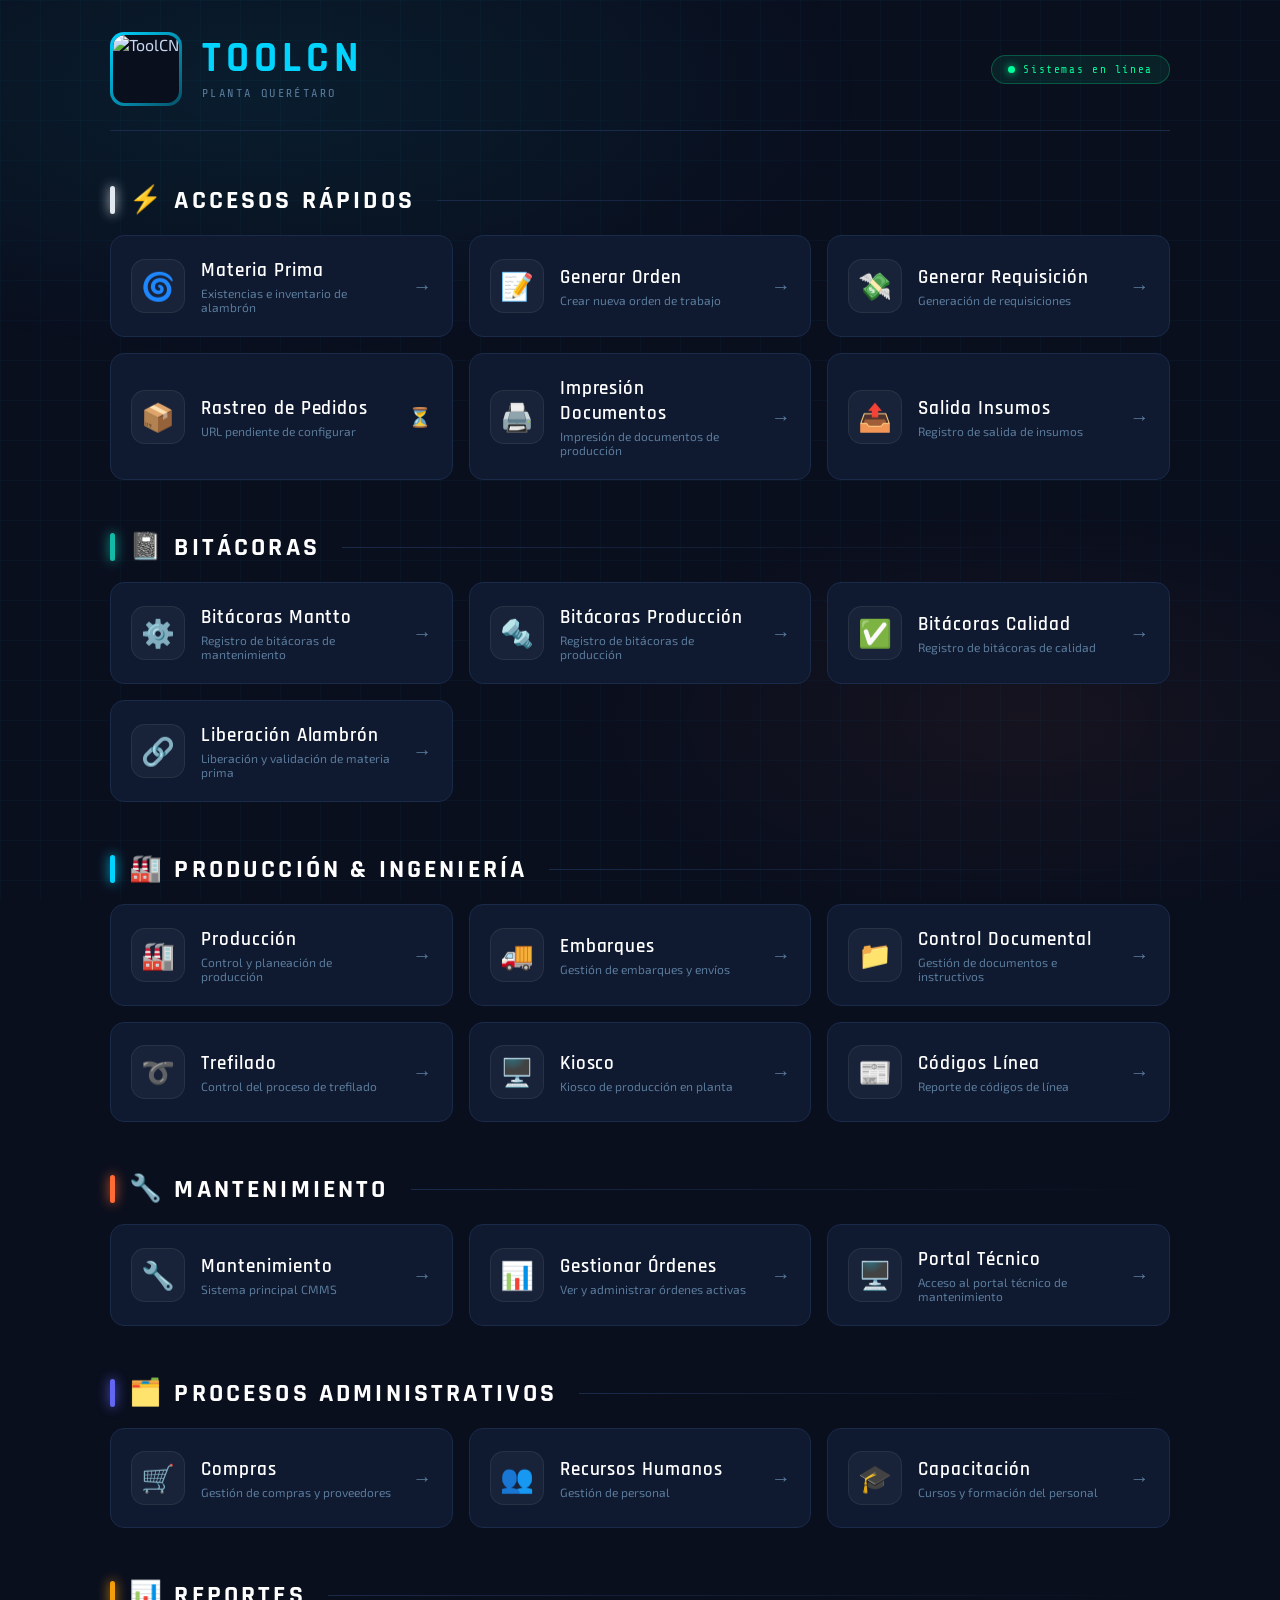
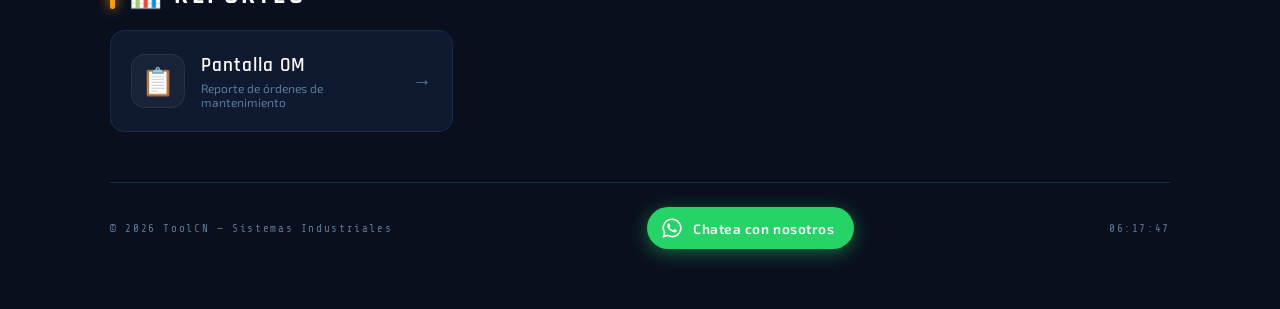
==== index.html @ b9ac68c7 "Cambiar emojis de Trefilado y Generar Requisición Co-Authored-By: Claude Opus 5.5 <noreply@anthropic" ====
<!DOCTYPE html>
<html lang="es">
<head>
  <meta charset="UTF-8">
  <meta name="viewport" content="width=device-width, initial-scale=1.0">
  <title>ToolCN — Portal de Aplicaciones</title>

  <link rel="manifest" href='data:application/manifest+json,{"name":"ToolCN","short_name":"ToolCN","display":"standalone","background_color":"#0a0f1e","theme_color":"#00d4ff","icons":[{"src":"https://i.imgur.com/OgCXcvt.png","sizes":"512x512","type":"image/png"}]}'>
  <meta name="mobile-web-app-capable" content="yes">
  <meta name="apple-mobile-web-app-capable" content="yes">
  <meta name="apple-mobile-web-app-title" content="ToolCN">
  <meta name="theme-color" content="#00d4ff">
  <link rel="apple-touch-icon" href="https://i.imgur.com/OgCXcvt.png">
  <link rel="icon" type="image/png" href="https://i.imgur.com/OgCXcvt.png">

  <link rel="preconnect" href="https://fonts.googleapis.com">
  <link href="https://fonts.googleapis.com/css2?family=Rajdhani:wght@400;500;600;700&family=Share+Tech+Mono&family=Exo+2:wght@300;400;600&display=swap" rel="stylesheet">

  <style>
    :root {
      --bg:      #0a0f1e;
      --border:  #1a2a4a;
      --accent:  #00d4ff;
      --accent2: #ff6b35;
      --text:    #c8d8f0;
      --dim:     #5a7a9a;
      --success: #00ff9d;
      --card-bg: #0f1a30;
    }

    * { box-sizing: border-box; margin: 0; padding: 0; }

    body {
      background: var(--bg);
      color: var(--text);
      font-family: 'Exo 2', sans-serif;
      min-height: 100vh;
      overflow-x: hidden;
    }

    body::before {
      content: '';
      position: fixed; inset: 0;
      background:
        radial-gradient(ellipse 80% 50% at 20% 10%, rgba(0,212,255,0.07) 0%, transparent 60%),
        radial-gradient(ellipse 60% 40% at 80% 80%, rgba(255,107,53,0.05) 0%, transparent 60%);
      pointer-events: none; z-index: 0;
    }

    body::after {
      content: '';
      position: fixed; inset: 0;
      background-image:
        linear-gradient(rgba(0,212,255,0.03) 1px, transparent 1px),
        linear-gradient(90deg, rgba(0,212,255,0.03) 1px, transparent 1px);
      background-size: 40px 40px;
      pointer-events: none; z-index: 0;
      animation: gridPulse 8s ease-in-out infinite;
    }

    @keyframes gridPulse {
      0%,100% { opacity: 1; }
      50%      { opacity: 0.4; }
    }

    .particle {
      position: fixed;
      border-radius: 50%;
      pointer-events: none;
      z-index: 0;
      animation: floatUp linear infinite;
      opacity: 0;
    }

    @keyframes floatUp {
      0%   { transform: translateY(100vh); opacity: 0; }
      10%  { opacity: 0.7; }
      90%  { opacity: 0.2; }
      100% { transform: translateY(-80px); opacity: 0; }
    }

    .bubble {
      position: fixed;
      border-radius: 50%;
      pointer-events: none;
      z-index: 0;
      opacity: 0;
      overflow: hidden;
      animation: bubbleFloat linear infinite;
    }

    @keyframes bubbleFloat {
      0%   { transform: translateY(110vh); opacity: 0; }
      7%   { opacity: 0.15; }
      50%  { opacity: 0.12; }
      88%  { opacity: 0.06; }
      100% { transform: translateY(-360px); opacity: 0; }
    }

    .wrap {
      position: relative; z-index: 1;
      max-width: 1100px;
      margin: 0 auto;
      padding: 0 20px 60px;
    }

    header {
      display: flex;
      align-items: center;
      gap: 20px;
      padding: 32px 0 24px;
      border-bottom: 1px solid var(--border);
      margin-bottom: 52px;
      animation: fadeDown 0.7s ease both;
    }

    .logo-box {
      position: relative;
      flex-shrink: 0;
      padding: 3px;
      border-radius: 14px;
      background: linear-gradient(135deg, var(--accent), #0a0f1e, var(--accent2));
      background-size: 300% 300%;
      animation: gradShift 4s ease infinite;
    }

    @keyframes gradShift {
      0%,100% { background-position: 0% 50%; }
      50%      { background-position: 100% 50%; }
    }

    .logo-box img {
      display: block;
      height: 68px;
      width: auto;
      border-radius: 12px;
      object-fit: contain;
      background: #0a0f1e;
    }

    .header-text h1 {
      font-family: 'Rajdhani', sans-serif;
      font-size: 2.6rem;
      font-weight: 700;
      letter-spacing: 0.12em;
      color: #fff;
      text-transform: uppercase;
      line-height: 1;
    }

    @keyframes glitchOut {
      0%   { filter: blur(0px)  brightness(1);   transform: translateX(0)   skewX(0deg);   opacity: 1; }
      10%  { filter: blur(1px)  brightness(1.4); transform: translateX(-4px) skewX(-3deg); opacity: 1; }
      20%  { filter: blur(0px)  brightness(0.8); transform: translateX(5px)  skewX(3deg);  opacity: 1; }
      30%  { filter: blur(2px)  brightness(1.6); transform: translateX(-3px) skewX(-2deg); opacity: 0.9; }
      40%  { filter: blur(0px)  brightness(1);   transform: translateX(4px)  skewX(2deg);  opacity: 0.8; }
      55%  { filter: blur(4px)  brightness(2);   transform: translateX(-6px) skewX(-5deg); opacity: 0.6;
             text-shadow: 6px 0 #00d4ff, -6px 0 #ff6b35; }
      70%  { filter: blur(8px)  brightness(1.2); transform: translateX(3px)  skewX(4deg);  opacity: 0.4; }
      85%  { filter: blur(16px) brightness(0.5); transform: translateX(0)   skewX(0deg);  opacity: 0.2; }
      100% { filter: blur(24px) brightness(0);   transform: scale(1.05);                  opacity: 0; }
    }

    @keyframes glitchIn {
      0%   { filter: blur(24px) brightness(0);   transform: scale(0.95) skewX(0deg);  opacity: 0; }
      15%  { filter: blur(16px) brightness(0.5); transform: scale(1)    skewX(4deg);  opacity: 0.2; }
      30%  { filter: blur(8px)  brightness(1.8); transform: scale(1.02) skewX(-3deg); opacity: 0.5;
             text-shadow: -5px 0 #ff6b35, 5px 0 #00d4ff; }
      45%  { filter: blur(4px)  brightness(1.4); transform: scale(1)    skewX(2deg);  opacity: 0.7; }
      58%  { filter: blur(2px)  brightness(1.2); transform: translateX(-3px) skewX(-1deg); opacity: 0.85; }
      70%  { filter: blur(1px)  brightness(1.1); transform: translateX(2px)  skewX(1deg);  opacity: 0.9; }
      82%  { filter: blur(0px)  brightness(1.3); transform: translateX(-1px) skewX(0deg);  opacity: 0.95; }
      91%  { filter: blur(0px)  brightness(1.05); transform: translateX(1px);               opacity: 1; }
      100% { filter: blur(0px)  brightness(1);   transform: translateX(0) skewX(0deg);     opacity: 1; }
    }

    @keyframes logoOut {
      0%   { filter: blur(0px)  brightness(1) saturate(1);  transform: scale(1)    rotate(0deg);   opacity: 1; }
      25%  { filter: blur(2px)  brightness(1.5) saturate(2); transform: scale(1.05) rotate(-2deg); opacity: 0.8; }
      50%  { filter: blur(6px)  brightness(2) saturate(3);  transform: scale(0.95) rotate(3deg);   opacity: 0.5; }
      75%  { filter: blur(14px) brightness(0.8) saturate(0); transform: scale(1.1) rotate(-1deg);   opacity: 0.2; }
      100% { filter: blur(20px) brightness(0);               transform: scale(0.9) rotate(0deg);    opacity: 0; }
    }

    @keyframes logoIn {
      0%   { filter: blur(20px) brightness(0);               transform: scale(1.1) rotate(0deg);   opacity: 0; }
      25%  { filter: blur(10px) brightness(1.8) saturate(3); transform: scale(0.95) rotate(2deg);  opacity: 0.3; }
      50%  { filter: blur(4px)  brightness(1.4) saturate(2); transform: scale(1.04) rotate(-1deg); opacity: 0.6; }
      75%  { filter: blur(1px)  brightness(1.1) saturate(1); transform: scale(1.01) rotate(0deg);  opacity: 0.9; }
      100% { filter: blur(0px)  brightness(1)   saturate(1); transform: scale(1)    rotate(0deg);  opacity: 1; }
    }

    .header-text h1 span { color: var(--accent); }
    .ac { color: var(--accent); }

    .header-text p {
      font-family: 'Share Tech Mono', monospace;
      font-size: 0.75rem;
      color: var(--dim);
      letter-spacing: 0.2em;
      margin-top: 6px;
      text-transform: uppercase;
    }

    .status-pill {
      margin-left: auto;
      display: flex;
      align-items: center;
      gap: 8px;
      background: rgba(0,255,157,0.08);
      border: 1px solid rgba(0,255,157,0.25);
      padding: 7px 16px;
      border-radius: 20px;
      font-family: 'Share Tech Mono', monospace;
      font-size: 0.68rem;
      color: var(--success);
      letter-spacing: 0.15em;
      white-space: nowrap;
    }

    .status-pill::before {
      content: '';
      width: 7px; height: 7px;
      border-radius: 50%;
      background: var(--success);
      box-shadow: 0 0 8px var(--success);
      animation: blink 2s ease infinite;
    }

    .section-label {
      font-family: 'Rajdhani', sans-serif;
      font-size: 1.65rem;
      font-weight: 700;
      letter-spacing: 0.12em;
      color: #fff;
      text-transform: uppercase;
      margin-bottom: 18px;
      display: flex;
      align-items: center;
      gap: 14px;
    }

    .label-bar {
      width: 5px; height: 28px;
      border-radius: 3px;
      flex-shrink: 0;
    }

    .section-label::after {
      content: '';
      flex: 1;
      height: 1px;
      background: linear-gradient(90deg, var(--border), transparent);
      margin-left: 8px;
    }

    .apps-grid {
      display: grid;
      grid-template-columns: repeat(auto-fill, minmax(290px, 1fr));
      gap: 16px;
      margin-bottom: 50px;
    }

    .app-card {
      background: var(--card-bg);
      border: 1px solid var(--border);
      border-radius: 14px;
      padding: 22px 20px;
      cursor: pointer;
      text-decoration: none;
      display: flex;
      align-items: center;
      gap: 16px;
      position: relative;
      overflow: hidden;
      transition: transform 0.3s ease, border-color 0.3s ease, box-shadow 0.3s ease;
      animation: fadeUp 0.5s ease both;
    }

    .app-card::before {
      content: '';
      position: absolute;
      top: 0; left: 0; right: 0;
      height: 2px;
      background: linear-gradient(90deg, transparent, var(--c, var(--accent)), transparent);
      opacity: 0;
      transition: opacity 0.3s;
    }

    .app-card::after {
      content: '';
      position: absolute;
      top: -100%; left: 0; right: 0;
      height: 50%;
      background: linear-gradient(180deg, transparent, rgba(255,255,255,0.03), transparent);
      transition: top 0.6s ease;
    }

    .app-card:hover { transform: translateY(-5px) scale(1.015); }
    .app-card:hover::before { opacity: 1; }
    .app-card:hover::after  { top: 160%; }

    .cat-quick  { --c: #e2e8f0; }
    .cat-report { --c: #f59e0b; }
    .cat-prod   { --c: #00d4ff; }
    .cat-mant   { --c: #ff6b35; }
    .cat-rrhh   { --c: #a855f7; }
    .cat-comp   { --c: #22c55e; }
    .cat-admin  { --c: #6366f1; }
    .cat-bita   { --c: #14b8a6; }
    .cat-pend   { --c: #64748b; opacity: 0.5; cursor: not-allowed; }

    .app-card:hover { border-color: var(--c, var(--accent)); box-shadow: 0 12px 40px rgba(0,0,0,0.5), 0 0 20px color-mix(in srgb, var(--c, var(--accent)) 20%, transparent); }

    .app-card:nth-child(1){animation-delay:.05s}
    .app-card:nth-child(2){animation-delay:.10s}
    .app-card:nth-child(3){animation-delay:.15s}
    .app-card:nth-child(4){animation-delay:.20s}
    .app-card:nth-child(5){animation-delay:.25s}
    .app-card:nth-child(6){animation-delay:.30s}

    .app-icon {
      width: 54px; height: 54px;
      border-radius: 14px;
      display: flex; align-items: center; justify-content: center;
      font-size: 1.7rem;
      flex-shrink: 0;
      background: rgba(255,255,255,0.04);
      border: 1px solid rgba(255,255,255,0.07);
      transition: transform 0.3s ease;
    }

    .app-card:hover .app-icon { transform: scale(1.18) rotate(-6deg); }

    .app-info { flex: 1; min-width: 0; }

    .app-name {
      font-family: 'Rajdhani', sans-serif;
      font-size: 1.2rem;
      font-weight: 600;
      color: #fff;
      letter-spacing: 0.05em;
    }

    .app-desc {
      font-size: 0.75rem;
      color: var(--dim);
      margin-top: 3px;
    }

    .app-arrow {
      font-size: 1.2rem;
      color: var(--dim);
      transition: transform 0.3s, color 0.3s;
      flex-shrink: 0;
    }

    .app-card:hover .app-arrow { transform: translateX(6px); color: var(--c, var(--accent)); }

    #monito {
      position: fixed;
      width: 100px;
      z-index: 9999;
      pointer-events: none;
      opacity: 0;
      transition: opacity 0.5s ease;
    }

    #monito img {
      width: 100%;
      border-radius: 14px;
      filter: drop-shadow(0 4px 20px rgba(0,212,255,0.5));
    }

    #monito.visible { opacity: 1; }

    @keyframes bounce {
      0%,100% { transform: translateY(0) rotate(-4deg) scale(1); }
      50%      { transform: translateY(-14px) rotate(4deg) scale(1.05); }
    }

    #monito.visible img { animation: bounce 0.7s ease-in-out infinite; }

    footer {
      border-top: 1px solid var(--border);
      padding-top: 24px;
      display: flex;
      align-items: center;
      justify-content: space-between;
      flex-wrap: wrap;
      gap: 10px;
    }

    footer span {
      font-family: 'Share Tech Mono', monospace;
      font-size: 0.68rem;
      color: var(--dim);
      letter-spacing: 0.15em;
    }

    @keyframes fadeDown {
      from { opacity: 0; transform: translateY(-20px); }
      to   { opacity: 1; transform: translateY(0); }
    }

    @keyframes fadeUp {
      from { opacity: 0; transform: translateY(24px); }
      to   { opacity: 1; transform: translateY(0); }
    }

    @keyframes blink {
      0%,100% { opacity: 1; }
      50%      { opacity: 0.2; }
    }

    @media (max-width: 560px) {
      .header-text h1 { font-size: 1.9rem; }
      .status-pill { display: none; }
      .apps-grid { grid-template-columns: 1fr; }
      .section-label { font-size: 1.2rem; }
    }

    #wa-float {
      display: inline-flex;
      align-items: center;
      gap: 10px;
      background: #25D366;
      color: #fff;
      text-decoration: none;
      padding: 10px 20px 10px 14px;
      border-radius: 30px;
      font-family: 'Exo 2', sans-serif;
      font-size: 0.85rem;
      font-weight: 600;
      letter-spacing: 0.04em;
      box-shadow: 0 4px 18px rgba(37,211,102,0.45);
      transition: transform 0.2s ease, box-shadow 0.2s ease;
    }

    #wa-float:hover {
      transform: translateY(-2px);
      box-shadow: 0 6px 24px rgba(37,211,102,0.65);
    }
  </style>
</head>
<body>

<div id="particles"></div>
<div id="monito"><img src="https://i.imgur.com/7zY7EUQ.jpeg" alt="sorpresa"></div>

<div class="wrap">

  <header>
    <div class="logo-box" id="logoBox">
      <img id="logoImg" src="https://i.imgur.com/OgCXcvt.png" alt="ToolCN">
    </div>
    <div class="header-text">
      <h1 id="mainTitle"><span id="titleText">Tool<span class="ac">CN</span></span></h1>
      <p>Planta Querétaro</p>
    </div>
    <div class="status-pill">Sistemas en línea</div>
  </header>

  <!-- ACCESOS RÁPIDOS -->
  <div class="section-label">
    <div class="label-bar" style="background:#e2e8f0;box-shadow:0 0 12px #e2e8f0"></div>
    ⚡ Accesos Rápidos
  </div>
  <div class="apps-grid">
    <a class="app-card cat-comp" href="https://script.google.com/macros/s/AKfycbwfFeYJH_yTFekAaSrwdzSlZt10gLfu2cVEb00V5gQ5U1lT1QGs1h8FQHYdTJZ3KY9Zlw/exec?v=existencia" target="_blank" rel="noopener">
      <div class="app-icon">🌀</div>
      <div class="app-info"><div class="app-name">Materia Prima</div><div class="app-desc">Existencias e inventario de alambrón</div></div>
      <div class="app-arrow">→</div>
    </a>
    <a class="app-card cat-mant" href="https://script.google.com/macros/s/AKfycbx273ySyjkgZQLWbdutrI_ugrc9Qeb7MPfFEQHqvxrjq6KqCICFZeTa6xLjudTos7qcOw/exec?v=mantenimiento" target="_blank" rel="noopener">
      <div class="app-icon">📝</div>
      <div class="app-info"><div class="app-name">Generar Orden</div><div class="app-desc">Crear nueva orden de trabajo</div></div>
      <div class="app-arrow">→</div>
    </a>
    <a class="app-card cat-comp" href="https://script.google.com/macros/s/AKfycbzZcStBdIBWL6Zmot6u8uBD3X-tST7uCe6hJ1Iqqrv1FLZsH7HtyFjGz1J3GvfCiO8CBQ/exec?v=requisicion" target="_blank" rel="noopener">
      <div class="app-icon">💸</div>
      <div class="app-info"><div class="app-name">Generar Requisición</div><div class="app-desc">Generación de requisiciones</div></div>
      <div class="app-arrow">→</div>
    </a>
    <a class="app-card cat-pend">
      <div class="app-icon">📦</div>
      <div class="app-info"><div class="app-name">Rastreo de Pedidos</div><div class="app-desc">URL pendiente de configurar</div></div>
      <div class="app-arrow">⏳</div>
    </a>
    <a class="app-card cat-prod" href="https://script.google.com/macros/s/AKfycbyDxTSHPygL1Ba93kHFisiInmZZf6zHM63jOHfqPGv45bdbOJ1Av2lg-DigAGjH50Co1w/exec?page=lotemaster" target="_blank" rel="noopener">
      <div class="app-icon">🖨️</div>
      <div class="app-info"><div class="app-name">Impresión Documentos</div><div class="app-desc">Impresión de documentos de producción</div></div>
      <div class="app-arrow">→</div>
    </a>
    <a class="app-card cat-prod" href="https://script.google.com/macros/s/AKfycbwfFeYJH_yTFekAaSrwdzSlZt10gLfu2cVEb00V5gQ5U1lT1QGs1h8FQHYdTJZ3KY9Zlw/exec?v=salidacajas" target="_blank" rel="noopener">
      <div class="app-icon">📤</div>
      <div class="app-info"><div class="app-name">Salida Insumos</div><div class="app-desc">Registro de salida de insumos</div></div>
      <div class="app-arrow">→</div>
    </a>
  </div>

  <!-- BITÁCORAS -->
  <div class="section-label">
    <div class="label-bar" style="background:#14b8a6;box-shadow:0 0 12px #14b8a6"></div>
    📓 Bitácoras
  </div>
  <div class="apps-grid">
    <a class="app-card cat-bita" href="https://script.google.com/macros/s/AKfycbx273ySyjkgZQLWbdutrI_ugrc9Qeb7MPfFEQHqvxrjq6KqCICFZeTa6xLjudTos7qcOw/exec?v=bitacoras_mantto" target="_blank" rel="noopener">
      <div class="app-icon">⚙️</div>
      <div class="app-info"><div class="app-name">Bitácoras Mantto</div><div class="app-desc">Registro de bitácoras de mantenimiento</div></div>
      <div class="app-arrow">→</div>
    </a>
    <a class="app-card cat-bita" href="https://script.google.com/macros/s/AKfycbx273ySyjkgZQLWbdutrI_ugrc9Qeb7MPfFEQHqvxrjq6KqCICFZeTa6xLjudTos7qcOw/exec?v=bitacoras_prod" target="_blank" rel="noopener">
      <div class="app-icon">🔩</div>
      <div class="app-info"><div class="app-name">Bitácoras Producción</div><div class="app-desc">Registro de bitácoras de producción</div></div>
      <div class="app-arrow">→</div>
    </a>
    <a class="app-card cat-bita" href="https://script.google.com/macros/s/AKfycbx273ySyjkgZQLWbdutrI_ugrc9Qeb7MPfFEQHqvxrjq6KqCICFZeTa6xLjudTos7qcOw/exec?v=bitacoras_calidad" target="_blank" rel="noopener">
      <div class="app-icon">✅</div>
      <div class="app-info"><div class="app-name">Bitácoras Calidad</div><div class="app-desc">Registro de bitácoras de calidad</div></div>
      <div class="app-arrow">→</div>
    </a>
    <a class="app-card cat-comp" href="https://script.google.com/macros/s/AKfycbwfFeYJH_yTFekAaSrwdzSlZt10gLfu2cVEb00V5gQ5U1lT1QGs1h8FQHYdTJZ3KY9Zlw/exec?v=liberacion" target="_blank" rel="noopener">
      <div class="app-icon">🔗</div>
      <div class="app-info"><div class="app-name">Liberación Alambrón</div><div class="app-desc">Liberación y validación de materia prima</div></div>
      <div class="app-arrow">→</div>
    </a>
  </div>

  <!-- PRODUCCIÓN & INGENIERÍA -->
  <div class="section-label">
    <div class="label-bar" style="background:#00d4ff;box-shadow:0 0 12px #00d4ff"></div>
    🏭 Producción &amp; Ingeniería
  </div>
  <div class="apps-grid">
    <a class="app-card cat-prod" href="https://script.google.com/macros/s/AKfycbyDxTSHPygL1Ba93kHFisiInmZZf6zHM63jOHfqPGv45bdbOJ1Av2lg-DigAGjH50Co1w/exec" target="_blank" rel="noopener">
      <div class="app-icon">🏭</div>
      <div class="app-info"><div class="app-name">Producción</div><div class="app-desc">Control y planeación de producción</div></div>
      <div class="app-arrow">→</div>
    </a>
    <a class="app-card cat-comp" href="https://script.google.com/macros/s/AKfycbwfFeYJH_yTFekAaSrwdzSlZt10gLfu2cVEb00V5gQ5U1lT1QGs1h8FQHYdTJZ3KY9Zlw/exec" target="_blank" rel="noopener">
      <div class="app-icon">🚚</div>
      <div class="app-info"><div class="app-name">Embarques</div><div class="app-desc">Gestión de embarques y envíos</div></div>
      <div class="app-arrow">→</div>
    </a>
    <a class="app-card cat-prod" href="https://script.google.com/macros/s/AKfycbywih1maNFojqbvJEIzTTOf9lNVnrqG2xYTN9fyO56BrS6HQ6w5AkSMu2i2VZ3O8DTO/exec" target="_blank" rel="noopener">
      <div class="app-icon">📁</div>
      <div class="app-info"><div class="app-name">Control Documental</div><div class="app-desc">Gestión de documentos e instructivos</div></div>
      <div class="app-arrow">→</div>
    </a>
    <a class="app-card cat-prod" href="https://script.google.com/macros/s/AKfycbwfFeYJH_yTFekAaSrwdzSlZt10gLfu2cVEb00V5gQ5U1lT1QGs1h8FQHYdTJZ3KY9Zlw/exec?v=trefilado" target="_blank" rel="noopener">
      <div class="app-icon">➰</div>
      <div class="app-info"><div class="app-name">Trefilado</div><div class="app-desc">Control del proceso de trefilado</div></div>
      <div class="app-arrow">→</div>
    </a>
    <a class="app-card cat-prod" href="https://script.google.com/macros/s/AKfycbyDxTSHPygL1Ba93kHFisiInmZZf6zHM63jOHfqPGv45bdbOJ1Av2lg-DigAGjH50Co1w/exec?tipo=KIOSCO" target="_blank" rel="noopener">
      <div class="app-icon">🖥️</div>
      <div class="app-info"><div class="app-name">Kiosco</div><div class="app-desc">Kiosco de producción en planta</div></div>
      <div class="app-arrow">→</div>
    </a>
    <a class="app-card cat-prod" href="https://script.google.com/macros/s/AKfycbyDxTSHPygL1Ba93kHFisiInmZZf6zHM63jOHfqPGv45bdbOJ1Av2lg-DigAGjH50Co1w/exec?tipo=REPORTE_CODLINEA_MOVIL" target="_blank" rel="noopener">
      <div class="app-icon">📰</div>
      <div class="app-info"><div class="app-name">Códigos Línea</div><div class="app-desc">Reporte de códigos de línea</div></div>
      <div class="app-arrow">→</div>
    </a>
  </div>

  <!-- MANTENIMIENTO -->
  <div class="section-label">
    <div class="label-bar" style="background:#ff6b35;box-shadow:0 0 12px #ff6b35"></div>
    🔧 Mantenimiento
  </div>
  <div class="apps-grid">
    <a class="app-card cat-mant" href="https://script.google.com/macros/s/AKfycbx273ySyjkgZQLWbdutrI_ugrc9Qeb7MPfFEQHqvxrjq6KqCICFZeTa6xLjudTos7qcOw/exec?v=main_app" target="_blank" rel="noopener">
      <div class="app-icon">🔧</div>
      <div class="app-info"><div class="app-name">Mantenimiento</div><div class="app-desc">Sistema principal CMMS</div></div>
      <div class="app-arrow">→</div>
    </a>
    <a class="app-card cat-mant" href="https://script.google.com/macros/s/AKfycbx273ySyjkgZQLWbdutrI_ugrc9Qeb7MPfFEQHqvxrjq6KqCICFZeTa6xLjudTos7qcOw/exec?v=gestionordenes" target="_blank" rel="noopener">
      <div class="app-icon">📊</div>
      <div class="app-info"><div class="app-name">Gestionar Órdenes</div><div class="app-desc">Ver y administrar órdenes activas</div></div>
      <div class="app-arrow">→</div>
    </a>
    <a class="app-card cat-mant" href="https://script.google.com/macros/s/AKfycbx273ySyjkgZQLWbdutrI_ugrc9Qeb7MPfFEQHqvxrjq6KqCICFZeTa6xLjudTos7qcOw/exec?v=portal_tecnico" target="_blank" rel="noopener">
      <div class="app-icon">🖥️</div>
      <div class="app-info"><div class="app-name">Portal Técnico</div><div class="app-desc">Acceso al portal técnico de mantenimiento</div></div>
      <div class="app-arrow">→</div>
    </a>
  </div>

  <!-- PROCESOS ADMINISTRATIVOS -->
  <div class="section-label">
    <div class="label-bar" style="background:#6366f1;box-shadow:0 0 12px #6366f1"></div>
    🗂️ Procesos Administrativos
  </div>
  <div class="apps-grid">
    <a class="app-card cat-admin" href="https://script.google.com/macros/s/AKfycbzZcStBdIBWL6Zmot6u8uBD3X-tST7uCe6hJ1Iqqrv1FLZsH7HtyFjGz1J3GvfCiO8CBQ/exec?v=main_compras" target="_blank" rel="noopener">
      <div class="app-icon">🛒</div>
      <div class="app-info"><div class="app-name">Compras</div><div class="app-desc">Gestión de compras y proveedores</div></div>
      <div class="app-arrow">→</div>
    </a>
    <a class="app-card cat-admin" href="https://script.google.com/macros/s/AKfycbwVRAgJccVKU6TgYD3NN2KZjX1zwxwIYUuG9FiVTmJRPoW4SkIThAPbH5w408oBb73l/exec" target="_blank" rel="noopener">
      <div class="app-icon">👥</div>
      <div class="app-info"><div class="app-name">Recursos Humanos</div><div class="app-desc">Gestión de personal</div></div>
      <div class="app-arrow">→</div>
    </a>
    <a class="app-card cat-admin" href="https://script.google.com/macros/s/AKfycbwVRAgJccVKU6TgYD3NN2KZjX1zwxwIYUuG9FiVTmJRPoW4SkIThAPbH5w408oBb73l/exec?app=cursos" target="_blank" rel="noopener">
      <div class="app-icon">🎓</div>
      <div class="app-info"><div class="app-name">Capacitación</div><div class="app-desc">Cursos y formación del personal</div></div>
      <div class="app-arrow">→</div>
    </a>
  </div>

  <!-- REPORTES -->
  <div class="section-label">
    <div class="label-bar" style="background:#f59e0b;box-shadow:0 0 12px #f59e0b"></div>
    📊 Reportes
  </div>
  <div class="apps-grid">
    <a class="app-card cat-report" href="https://toolcn.github.io/pantalla_OM.html" target="_blank" rel="noopener">
      <div class="app-icon">📋</div>
      <div class="app-info"><div class="app-name">Pantalla OM</div><div class="app-desc">Reporte de órdenes de mantenimiento</div></div>
      <div class="app-arrow">→</div>
    </a>
  </div>

  <footer>
    <span>© 2026 ToolCN — Sistemas Industriales</span>
    <a id="wa-float" href="https://wa.me/524427069281" target="_blank" rel="noopener" aria-label="Chatea por WhatsApp">
      <svg xmlns="http://www.w3.org/2000/svg" viewBox="0 0 448 512" width="22" height="22" fill="white">
        <path d="M380.9 97.1C339 55.1 283.2 32 223.9 32c-122.4 0-222 99.6-222 222 0 39.1 10.2 77.3 29.6 111L0 480l117.7-30.9c32.4 17.7 68.9 27 106.1 27h.1c122.3 0 224.1-99.6 224.1-222 0-59.3-25.2-115-67.1-157zm-157 341.6c-33.2 0-65.7-8.9-94-25.7l-6.7-4-69.8 18.3L72 359.2l-4.4-7c-18.5-29.4-28.2-63.3-28.2-98.2 0-101.7 82.8-184.5 184.6-184.5 49.3 0 95.6 19.2 130.4 54.1 34.8 34.9 56.2 81.2 56.1 130.5 0 101.8-84.9 184.6-186.6 184.6zm101.2-138.2c-5.5-2.8-32.8-16.2-37.9-18-5.1-1.9-8.8-2.8-12.5 2.8-3.7 5.6-14.3 18-17.6 21.8-3.2 3.7-6.5 4.2-12 1.4-32.6-16.3-54-29.1-75.5-66-5.7-9.8 5.7-9.1 16.3-30.3 1.8-3.7.9-6.9-.5-9.7-1.4-2.8-12.5-30.1-17.1-41.2-4.5-10.8-9.1-9.3-12.5-9.5-3.2-.2-6.9-.2-10.6-.2-3.7 0-9.7 1.4-14.8 6.9-5.1 5.6-19.4 19-19.4 46.3 0 27.3 19.9 53.7 22.6 57.4 2.8 3.7 39.1 59.7 94.8 83.8 35.2 15.2 49 16.5 66.6 13.9 10.7-1.6 32.8-13.4 37.4-26.4 4.6-13 4.6-24.1 3.2-26.4-1.3-2.5-5-3.9-10.5-6.6z"/>
      </svg>
      Chatea con nosotros
    </a>
    <span id="clock">--:--:--</span>
  </footer>

</div>

<script>
  function tick() {
    document.getElementById('clock').textContent =
      new Date().toLocaleTimeString('es-MX', { hour12: false });
  }
  tick(); setInterval(tick, 1000);

  const titleEl = document.getElementById('titleText');
  const logoImg = document.getElementById('logoImg');
  const stateA  = { html: 'Tool<span class="ac">CN</span>',               logo: 'https://i.imgur.com/OgCXcvt.png'   };
  const stateB  = { html: 'Clavos Nacionales <span class="ac">CN</span>', logo: 'https://i.imgur.com/YeWmNff.jpeg'  };
  let current = 'A';
  const OUT_DUR = 900;
  const IN_DUR  = 1000;

  function switchTitle() {
    const next = current === 'A' ? stateB : stateA;
    titleEl.style.animation = 'none';
    logoImg.style.animation  = 'none';
    void titleEl.offsetWidth;
    titleEl.style.animation = `glitchOut ${OUT_DUR}ms ease forwards`;
    logoImg.style.animation  = `logoOut ${OUT_DUR}ms ease forwards`;
    setTimeout(() => {
      titleEl.innerHTML = next.html;
      logoImg.src       = next.logo;
      current = current === 'A' ? 'B' : 'A';
      titleEl.style.animation = 'none';
      logoImg.style.animation  = 'none';
      void titleEl.offsetWidth;
      titleEl.style.animation = `glitchIn ${IN_DUR}ms ease forwards`;
      logoImg.style.animation  = `logoIn ${IN_DUR}ms ease forwards`;
    }, OUT_DUR + 80);
  }

  let iteration = 0;
  const MAX_FAST = 3;
  const FAST_MS  = 5000;
  const SLOW_MS  = 60000;

  function scheduleNext() {
    iteration++;
    const delay = iteration <= MAX_FAST ? FAST_MS : SLOW_MS;
    setTimeout(() => { switchTitle(); scheduleNext(); }, delay);
  }
  scheduleNext();

  document.querySelectorAll('.cat-pend').forEach(c =>
    c.addEventListener('click', e => e.preventDefault())
  );

  for (let i = 0; i < 20; i++) {
    const p = document.createElement('div');
    p.className = 'particle';
    p.style.cssText = `
      left: ${Math.random() * 100}vw;
      width: ${2 + Math.random() * 3}px;
      height: ${2 + Math.random() * 3}px;
      animation-duration: ${9 + Math.random() * 12}s;
      animation-delay: ${Math.random() * 12}s;
      background: ${Math.random() > 0.5 ? '#00d4ff' : '#ff6b35'};
    `;
    document.getElementById('particles').appendChild(p);
  }

  const imgs = [
    'https://i.imgur.com/P6NyVhs.jpeg','https://i.imgur.com/wvDbdwl.jpeg',
    'https://i.imgur.com/km3R2N7.jpeg','https://i.imgur.com/9W2fbG7.jpeg',
    'https://i.imgur.com/By3iqqq.png', 'https://i.imgur.com/dpeaVaY.png',
    'https://i.imgur.com/Sj9S2BP.png', 'https://i.imgur.com/jmPqbrH.png',
    'https://i.imgur.com/pmeSadp.png', 'https://i.imgur.com/esPtyu4.png',
    'https://i.imgur.com/M8ldNqR.png', 'https://i.imgur.com/XpSdH8a.png',
    'https://i.imgur.com/MHMzybp.jpeg','https://i.imgur.com/UrEynW7.png',
    'https://i.imgur.com/0tCZ0Cx.png'
  ];

  const SIZE = 288;
  const COLS = 4;
  const ROWS = 3;
  const COL_DUR  = [96, 108, 90, 102];
  const COL_XOFF = [1, -2, 2.5, -1.5];
  const pContainer = document.getElementById('particles');
  const colWidth = 100 / COLS;

  for (let col = 0; col < COLS; col++) {
    const dur = COL_DUR[col];
    const spacing = dur / ROWS;
    const leftVw  = colWidth * col + colWidth / 2 + COL_XOFF[col];
    for (let row = 0; row < ROWS; row++) {
      const colPhase = col * 7;
      const delay = row * spacing + colPhase;
      const zIdx = row + 1;
      const b = document.createElement('div');
      b.className = 'bubble';
      b.style.cssText = `
        left: calc(${leftVw}vw - ${SIZE/2}px);
        width: ${SIZE}px; height: ${SIZE}px;
        animation-duration: ${dur}s;
        animation-delay: -${delay}s;
        z-index: ${zIdx};
      `;
      const img = document.createElement('img');
      img.src = imgs[(col * ROWS + row) % imgs.length];
      img.style.cssText = 'width:100%;height:100%;object-fit:cover;';
      b.appendChild(img);
      pContainer.appendChild(b);
    }
  }

  const monito = document.getElementById('monito');
  function showMonito() {
    const lado = ['left','right','bottom'][Math.floor(Math.random() * 3)];
    if (lado === 'left') {
      monito.style.cssText = `left:12px; bottom:${10+Math.random()*50}vh; right:auto; top:auto;`;
    } else if (lado === 'right') {
      monito.style.cssText = `right:12px; bottom:${10+Math.random()*50}vh; left:auto; top:auto;`;
    } else {
      monito.style.cssText = `bottom:12px; left:${5+Math.random()*75}vw; right:auto; top:auto;`;
    }
    monito.classList.add('visible');
    setTimeout(() => monito.classList.remove('visible'), 2800);
  }
  function loop() {
    setTimeout(() => { showMonito(); loop(); }, 50000 + Math.random() * 20000);
  }
  setTimeout(() => { showMonito(); loop(); }, 60000);
</script>
</body>
</html>
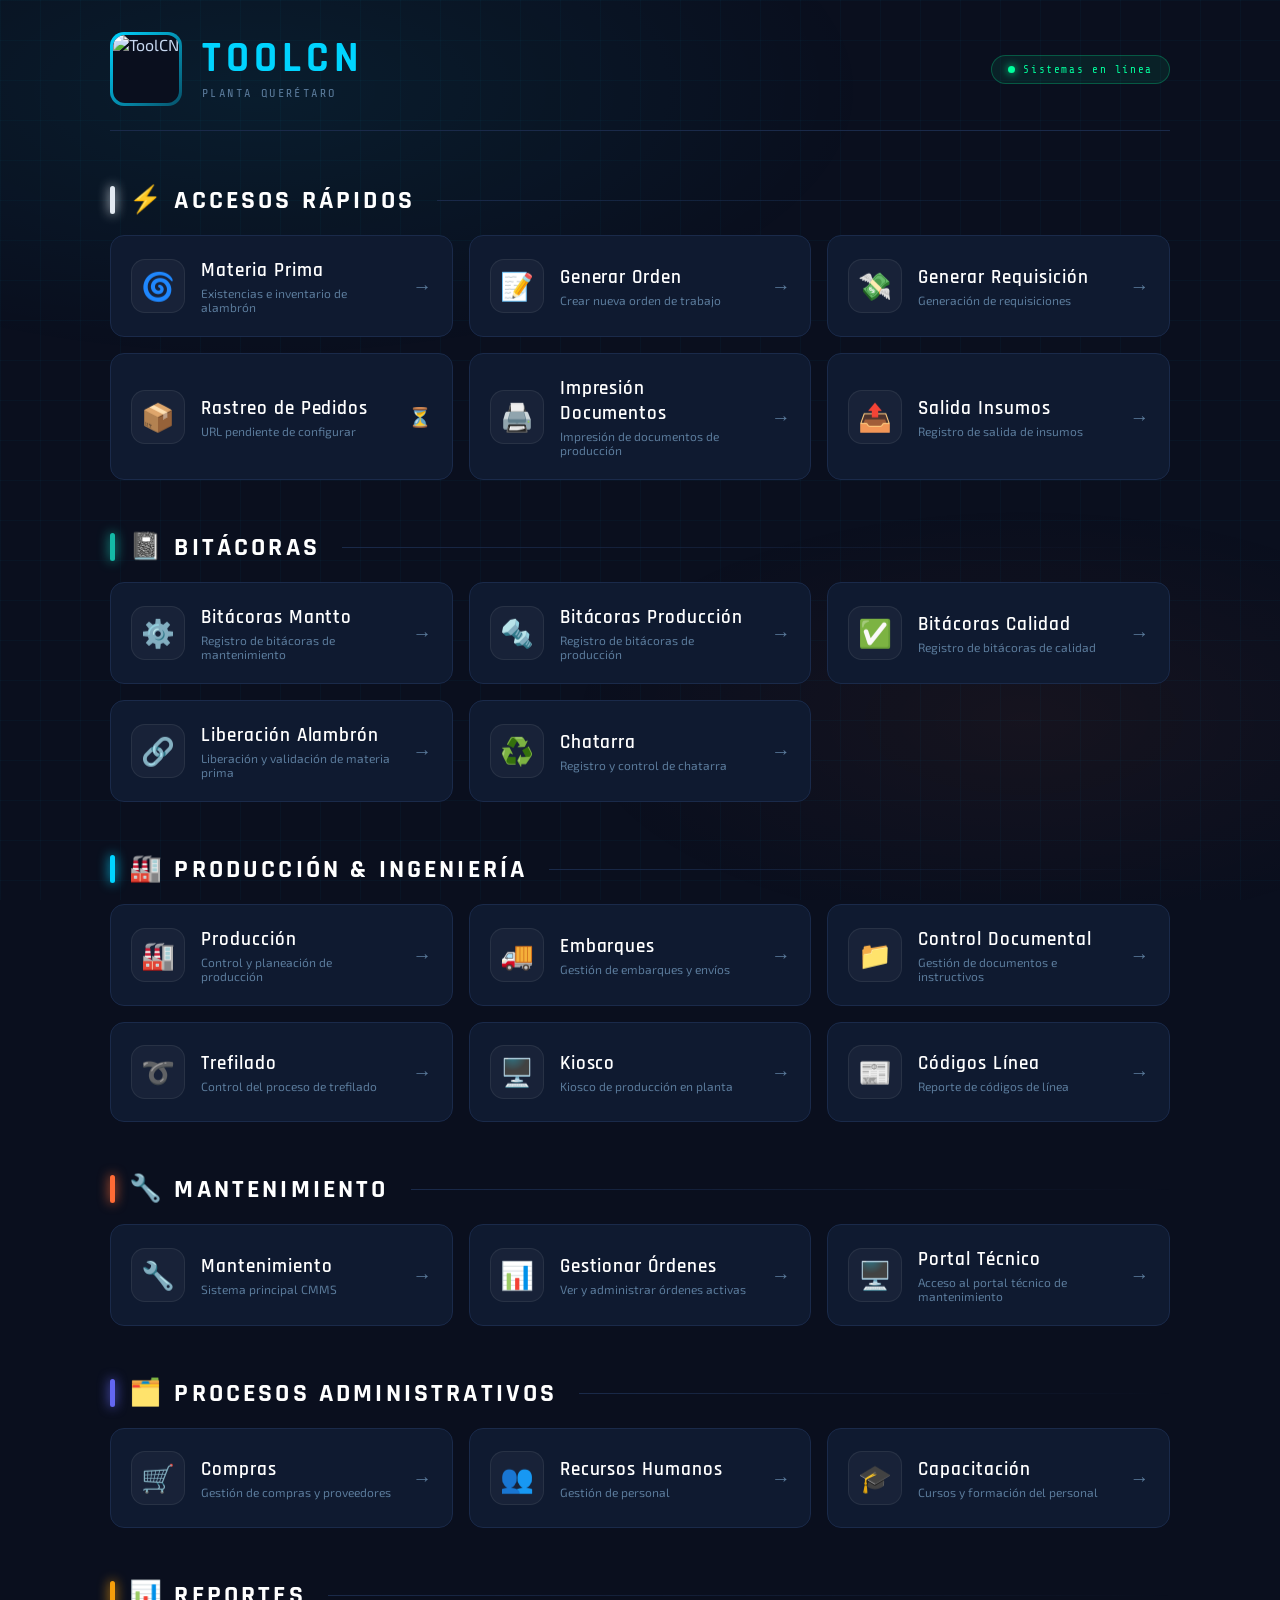
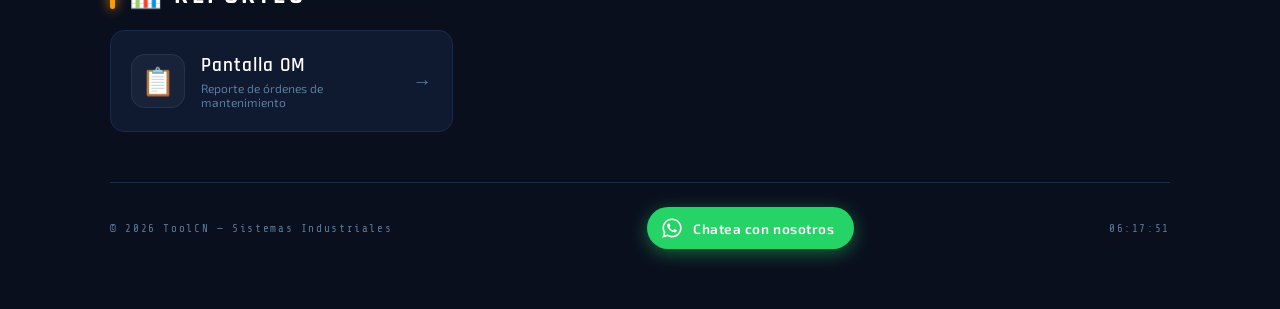
==== commit 8b1ce2a1: "Agregar enlace de Chatarra en la sección Bitácoras Co-Authored-By: Claude Opus 5.5 <noreply@anthropi" ====
--- a/index.html
+++ b/index.html
@@ -523,6 +523,11 @@
     <a class="app-card cat-comp" href="https://script.google.com/macros/s/AKfycbwfFeYJH_yTFekAaSrwdzSlZt10gLfu2cVEb00V5gQ5U1lT1QGs1h8FQHYdTJZ3KY9Zlw/exec?v=liberacion" target="_blank" rel="noopener">
       <div class="app-icon">🔗</div>
       <div class="app-info"><div class="app-name">Liberación Alambrón</div><div class="app-desc">Liberación y validación de materia prima</div></div>
+      <div class="app-arrow">→</div>
+    </a>
+    <a class="app-card cat-comp" href="https://script.google.com/macros/s/AKfycbwfFeYJH_yTFekAaSrwdzSlZt10gLfu2cVEb00V5gQ5U1lT1QGs1h8FQHYdTJZ3KY9Zlw/exec?v=chatarra" target="_blank" rel="noopener">
+      <div class="app-icon">♻️</div>
+      <div class="app-info"><div class="app-name">Chatarra</div><div class="app-desc">Registro y control de chatarra</div></div>
       <div class="app-arrow">→</div>
     </a>
   </div>
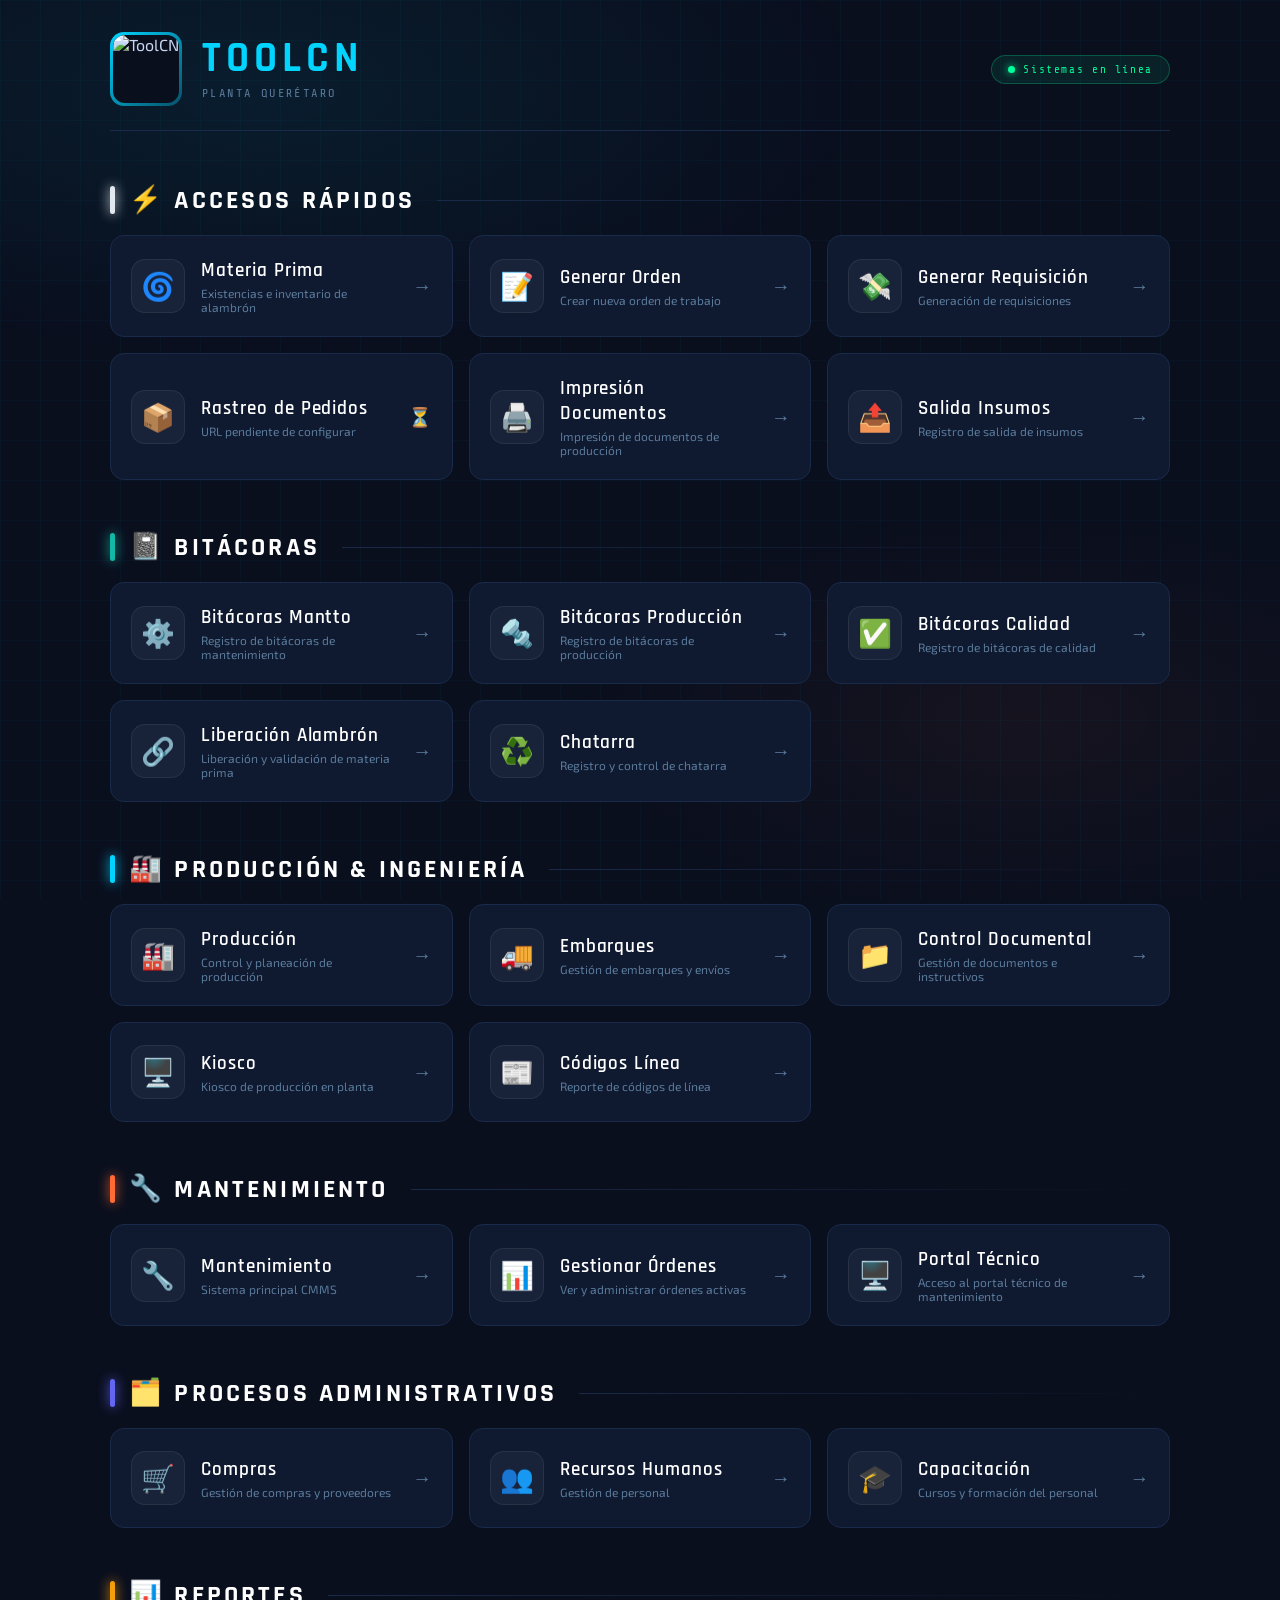
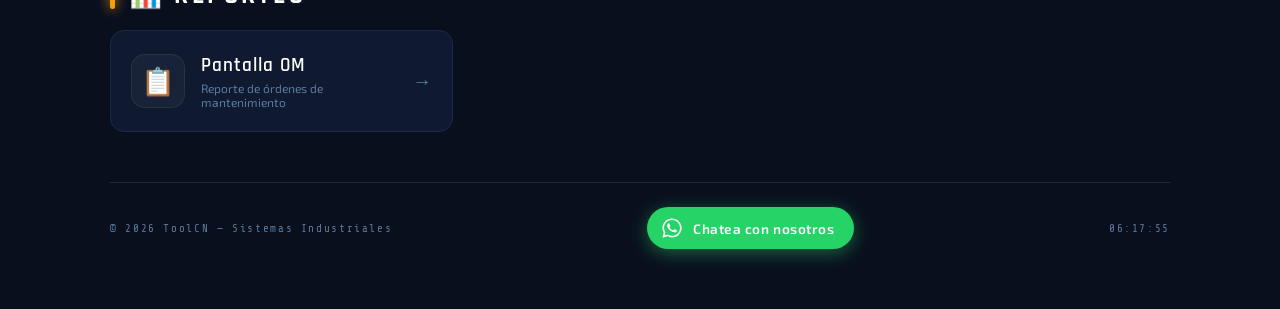
==== commit 0bbcd5dd: "Actualiza enlace de Impresión Documentos y quita Trefilado Co-Authored-By: Claude Opus 5.5 <noreply@" ====
--- a/index.html
+++ b/index.html
@@ -487,7 +487,7 @@
       <div class="app-info"><div class="app-name">Rastreo de Pedidos</div><div class="app-desc">URL pendiente de configurar</div></div>
       <div class="app-arrow">⏳</div>
     </a>
-    <a class="app-card cat-prod" href="https://script.google.com/macros/s/AKfycbyDxTSHPygL1Ba93kHFisiInmZZf6zHM63jOHfqPGv45bdbOJ1Av2lg-DigAGjH50Co1w/exec?page=lotemaster" target="_blank" rel="noopener">
+    <a class="app-card cat-prod" href="https://script.google.com/macros/s/AKfycbyDxTSHPygL1Ba93kHFisiInmZZf6zHM63jOHfqPGv45bdbOJ1Av2lg-DigAGjH50Co1w/exec?tipo=IMPRESION_MOVIL" target="_blank" rel="noopener">
       <div class="app-icon">🖨️</div>
       <div class="app-info"><div class="app-name">Impresión Documentos</div><div class="app-desc">Impresión de documentos de producción</div></div>
       <div class="app-arrow">→</div>
@@ -551,11 +551,6 @@
     <a class="app-card cat-prod" href="https://script.google.com/macros/s/AKfycbywih1maNFojqbvJEIzTTOf9lNVnrqG2xYTN9fyO56BrS6HQ6w5AkSMu2i2VZ3O8DTO/exec" target="_blank" rel="noopener">
       <div class="app-icon">📁</div>
       <div class="app-info"><div class="app-name">Control Documental</div><div class="app-desc">Gestión de documentos e instructivos</div></div>
-      <div class="app-arrow">→</div>
-    </a>
-    <a class="app-card cat-prod" href="https://script.google.com/macros/s/AKfycbwfFeYJH_yTFekAaSrwdzSlZt10gLfu2cVEb00V5gQ5U1lT1QGs1h8FQHYdTJZ3KY9Zlw/exec?v=trefilado" target="_blank" rel="noopener">
-      <div class="app-icon">➰</div>
-      <div class="app-info"><div class="app-name">Trefilado</div><div class="app-desc">Control del proceso de trefilado</div></div>
       <div class="app-arrow">→</div>
     </a>
     <a class="app-card cat-prod" href="https://script.google.com/macros/s/AKfycbyDxTSHPygL1Ba93kHFisiInmZZf6zHM63jOHfqPGv45bdbOJ1Av2lg-DigAGjH50Co1w/exec?tipo=KIOSCO" target="_blank" rel="noopener">
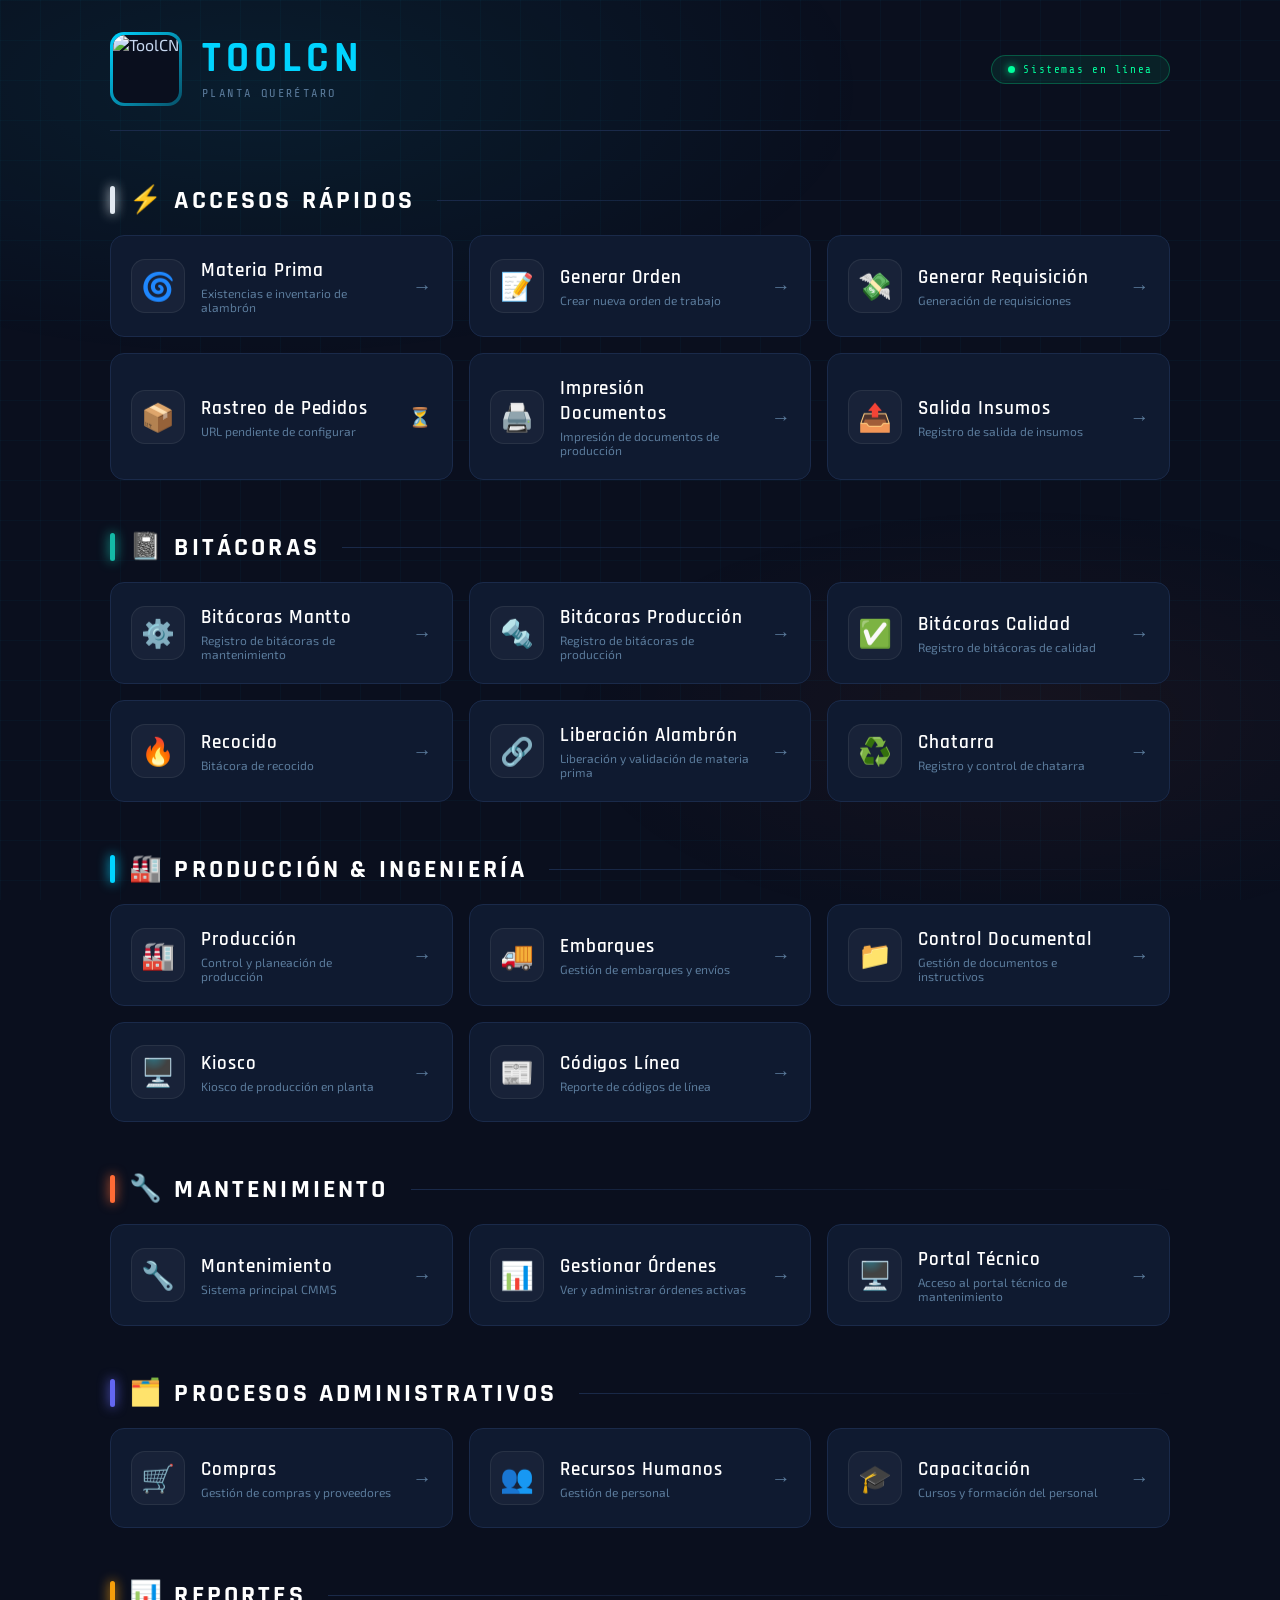
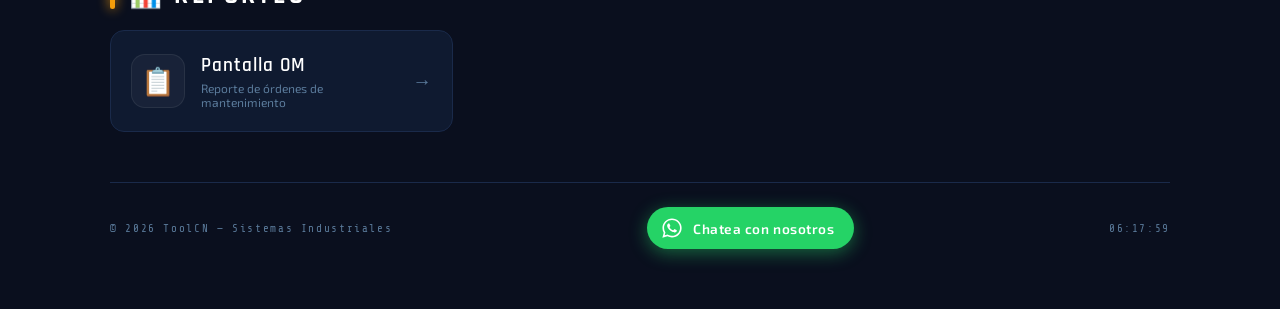
==== commit b94dd7f1: "Agregar tarjeta Recocido en sección Bitácoras Co-Authored-By: Claude Opus 5.5 <noreply@anthropic.com" ====
--- a/index.html
+++ b/index.html
@@ -518,6 +518,11 @@
     <a class="app-card cat-bita" href="https://script.google.com/macros/s/AKfycbx273ySyjkgZQLWbdutrI_ugrc9Qeb7MPfFEQHqvxrjq6KqCICFZeTa6xLjudTos7qcOw/exec?v=bitacoras_calidad" target="_blank" rel="noopener">
       <div class="app-icon">✅</div>
       <div class="app-info"><div class="app-name">Bitácoras Calidad</div><div class="app-desc">Registro de bitácoras de calidad</div></div>
+      <div class="app-arrow">→</div>
+    </a>
+    <a class="app-card cat-comp" href="https://script.google.com/macros/s/AKfycbywih1maNFojqbvJEIzTTOf9lNVnrqG2xYTN9fyO56BrS6HQ6w5AkSMu2i2VZ3O8DTO/exec?app=bitacora" target="_blank" rel="noopener">
+      <div class="app-icon">🔥</div>
+      <div class="app-info"><div class="app-name">Recocido</div><div class="app-desc">Bitácora de recocido</div></div>
       <div class="app-arrow">→</div>
     </a>
     <a class="app-card cat-comp" href="https://script.google.com/macros/s/AKfycbwfFeYJH_yTFekAaSrwdzSlZt10gLfu2cVEb00V5gQ5U1lT1QGs1h8FQHYdTJZ3KY9Zlw/exec?v=liberacion" target="_blank" rel="noopener">
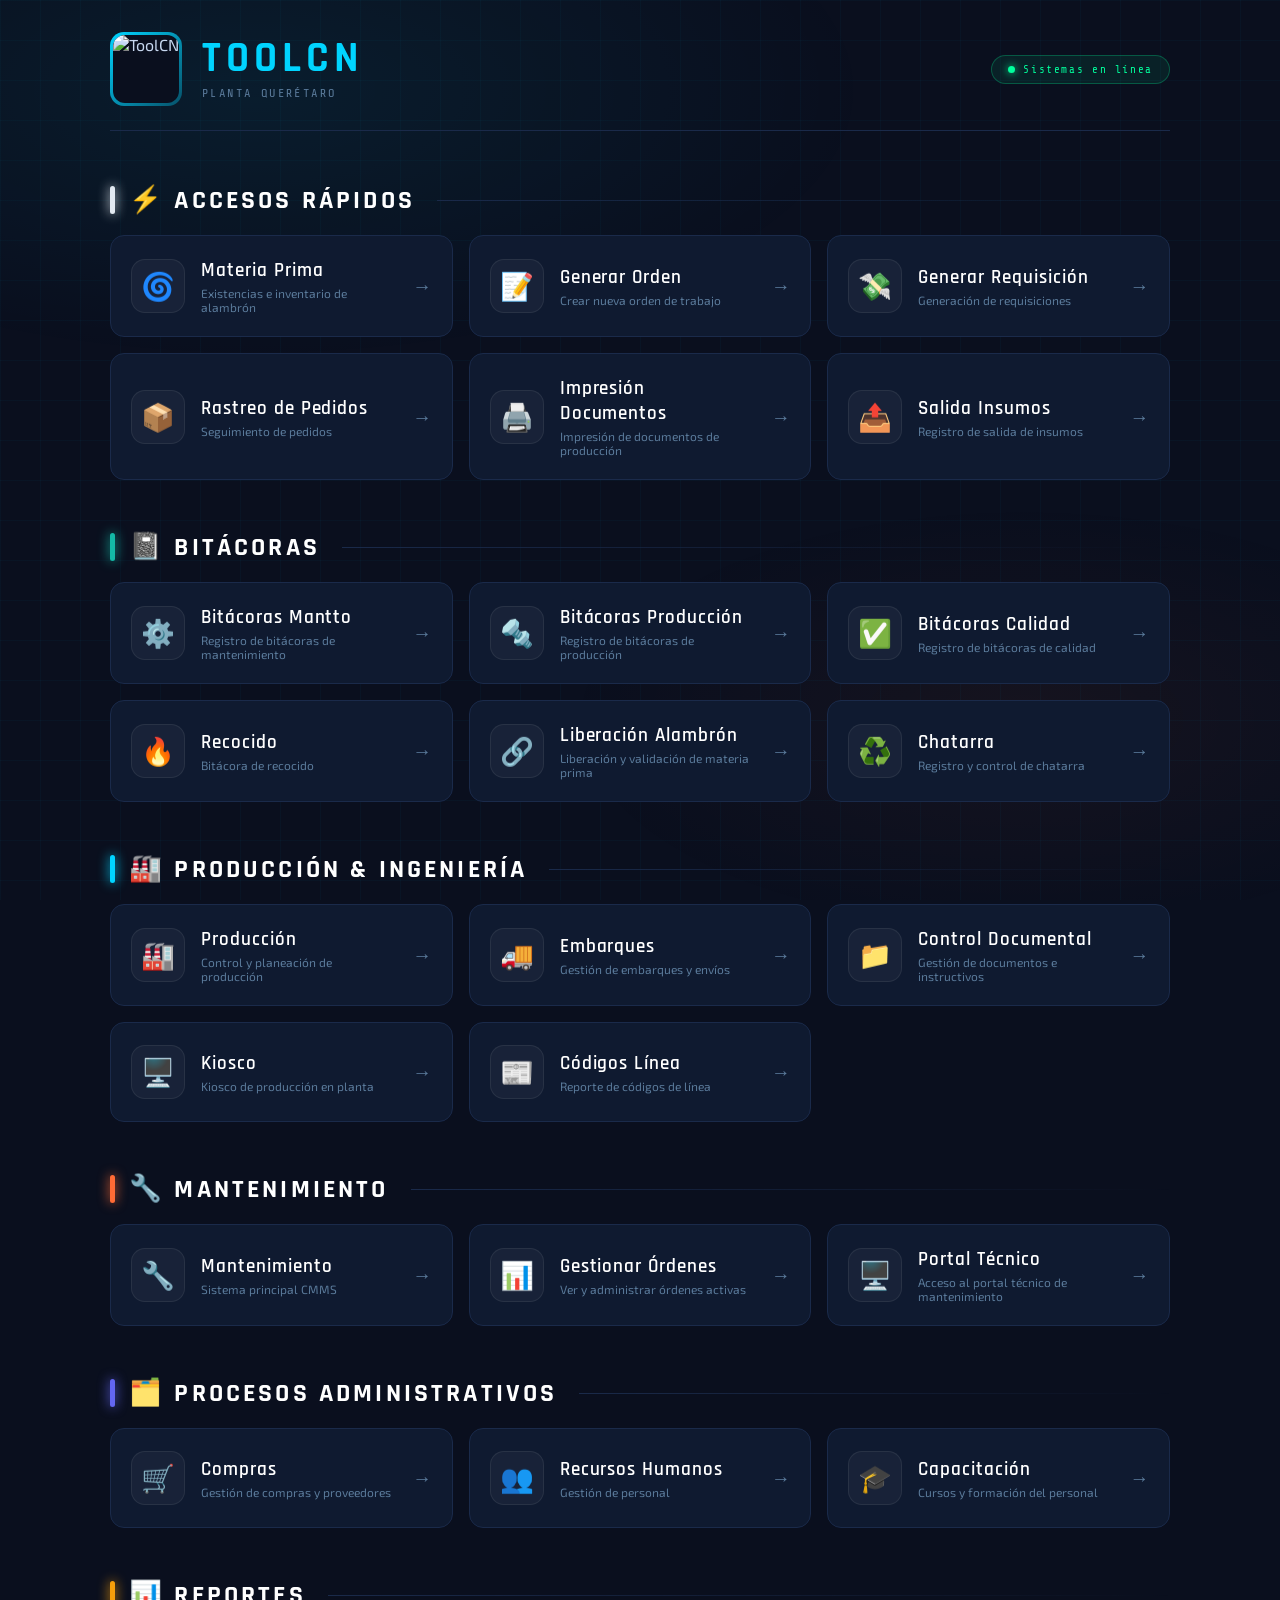
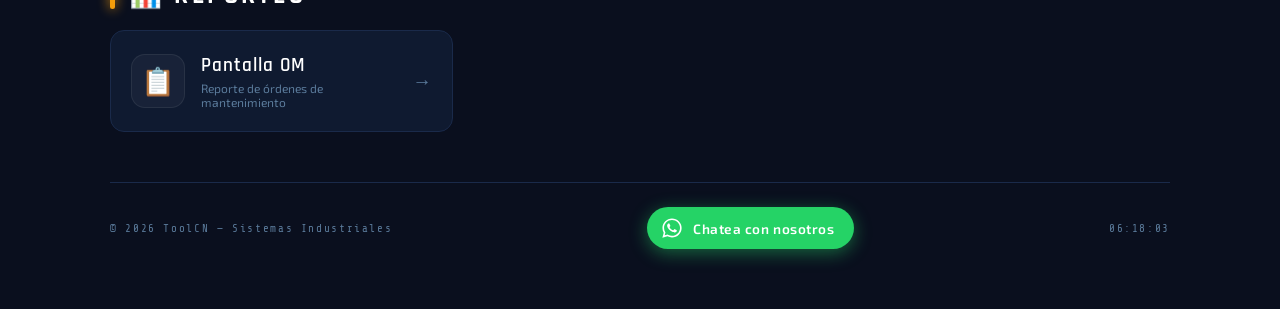
==== commit 5209135f: "Activar enlace de Rastreo de Pedidos en Accesos Rápidos Co-Authored-By: Claude Opus 5.5 <noreply@ant" ====
--- a/index.html
+++ b/index.html
@@ -482,10 +482,10 @@
       <div class="app-info"><div class="app-name">Generar Requisición</div><div class="app-desc">Generación de requisiciones</div></div>
       <div class="app-arrow">→</div>
     </a>
-    <a class="app-card cat-pend">
+    <a class="app-card cat-comp" href="https://script.google.com/macros/s/AKfycbwfFeYJH_yTFekAaSrwdzSlZt10gLfu2cVEb00V5gQ5U1lT1QGs1h8FQHYdTJZ3KY9Zlw/exec?v=rastreo" target="_blank" rel="noopener">
       <div class="app-icon">📦</div>
-      <div class="app-info"><div class="app-name">Rastreo de Pedidos</div><div class="app-desc">URL pendiente de configurar</div></div>
-      <div class="app-arrow">⏳</div>
+      <div class="app-info"><div class="app-name">Rastreo de Pedidos</div><div class="app-desc">Seguimiento de pedidos</div></div>
+      <div class="app-arrow">→</div>
     </a>
     <a class="app-card cat-prod" href="https://script.google.com/macros/s/AKfycbyDxTSHPygL1Ba93kHFisiInmZZf6zHM63jOHfqPGv45bdbOJ1Av2lg-DigAGjH50Co1w/exec?tipo=IMPRESION_MOVIL" target="_blank" rel="noopener">
       <div class="app-icon">🖨️</div>
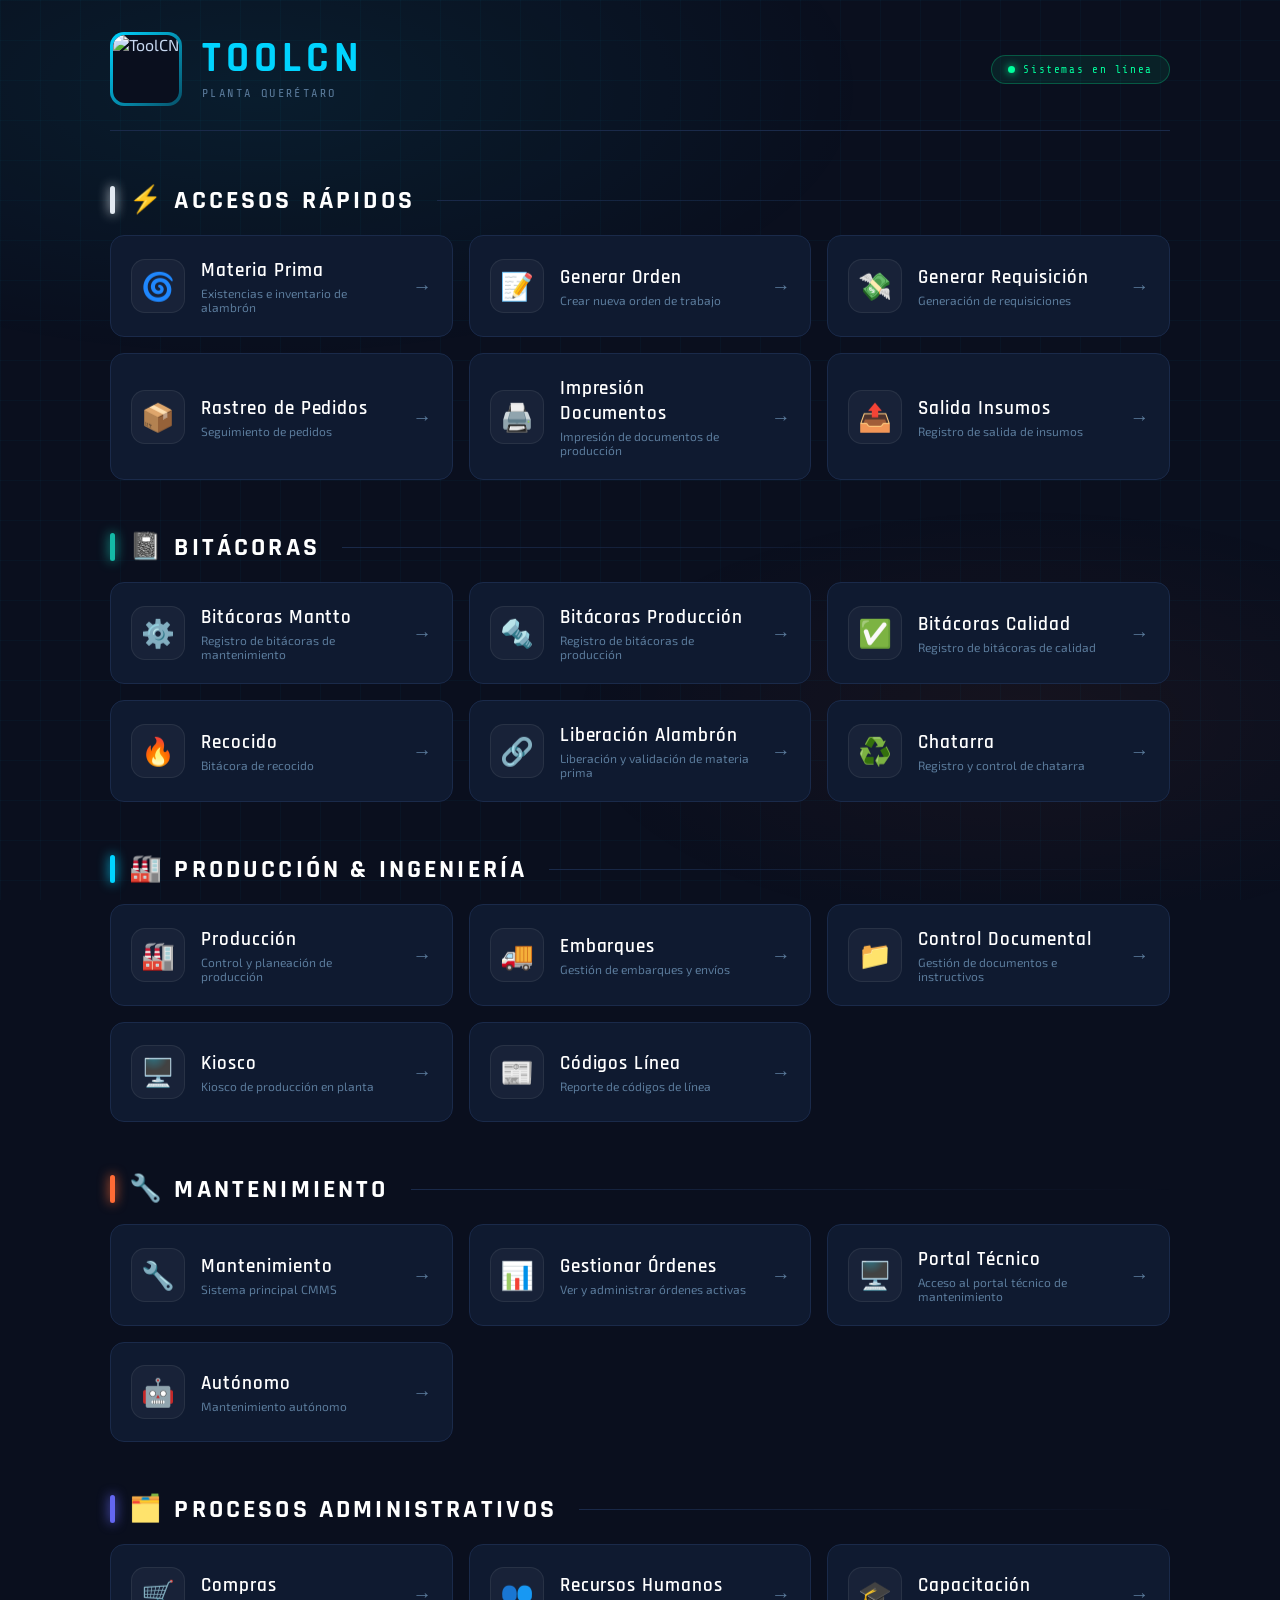
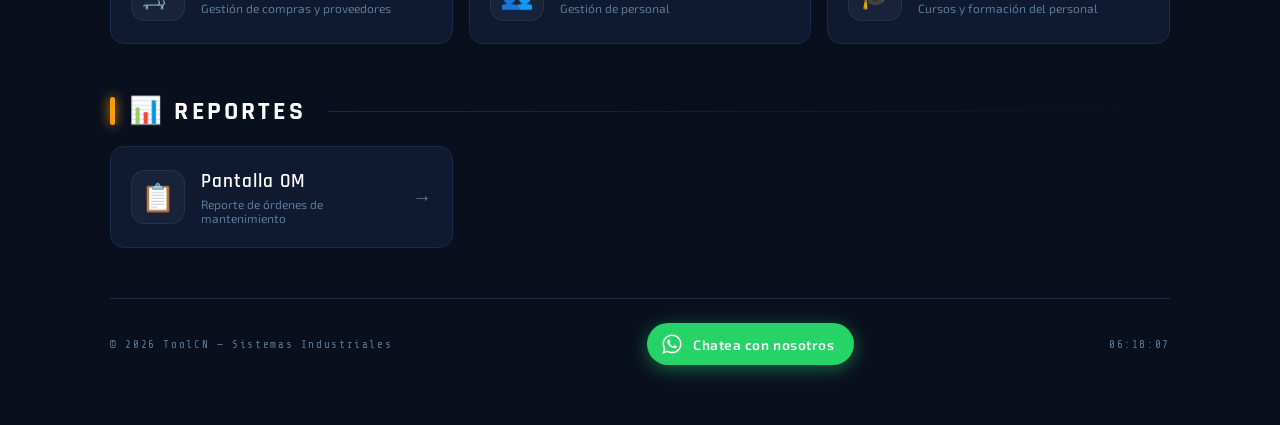
==== commit 6fd9e9ba: "Agregar acceso Autónomo en sección Mantenimiento Co-Authored-By: Claude Opus 5.5 <noreply@anthropic." ====
--- a/index.html
+++ b/index.html
@@ -589,6 +589,11 @@
     <a class="app-card cat-mant" href="https://script.google.com/macros/s/AKfycbx273ySyjkgZQLWbdutrI_ugrc9Qeb7MPfFEQHqvxrjq6KqCICFZeTa6xLjudTos7qcOw/exec?v=portal_tecnico" target="_blank" rel="noopener">
       <div class="app-icon">🖥️</div>
       <div class="app-info"><div class="app-name">Portal Técnico</div><div class="app-desc">Acceso al portal técnico de mantenimiento</div></div>
+      <div class="app-arrow">→</div>
+    </a>
+    <a class="app-card cat-mant" href="https://script.google.com/macros/s/AKfycbx273ySyjkgZQLWbdutrI_ugrc9Qeb7MPfFEQHqvxrjq6KqCICFZeTa6xLjudTos7qcOw/exec?v=autonomo" target="_blank" rel="noopener">
+      <div class="app-icon">🤖</div>
+      <div class="app-info"><div class="app-name">Autónomo</div><div class="app-desc">Mantenimiento autónomo</div></div>
       <div class="app-arrow">→</div>
     </a>
   </div>
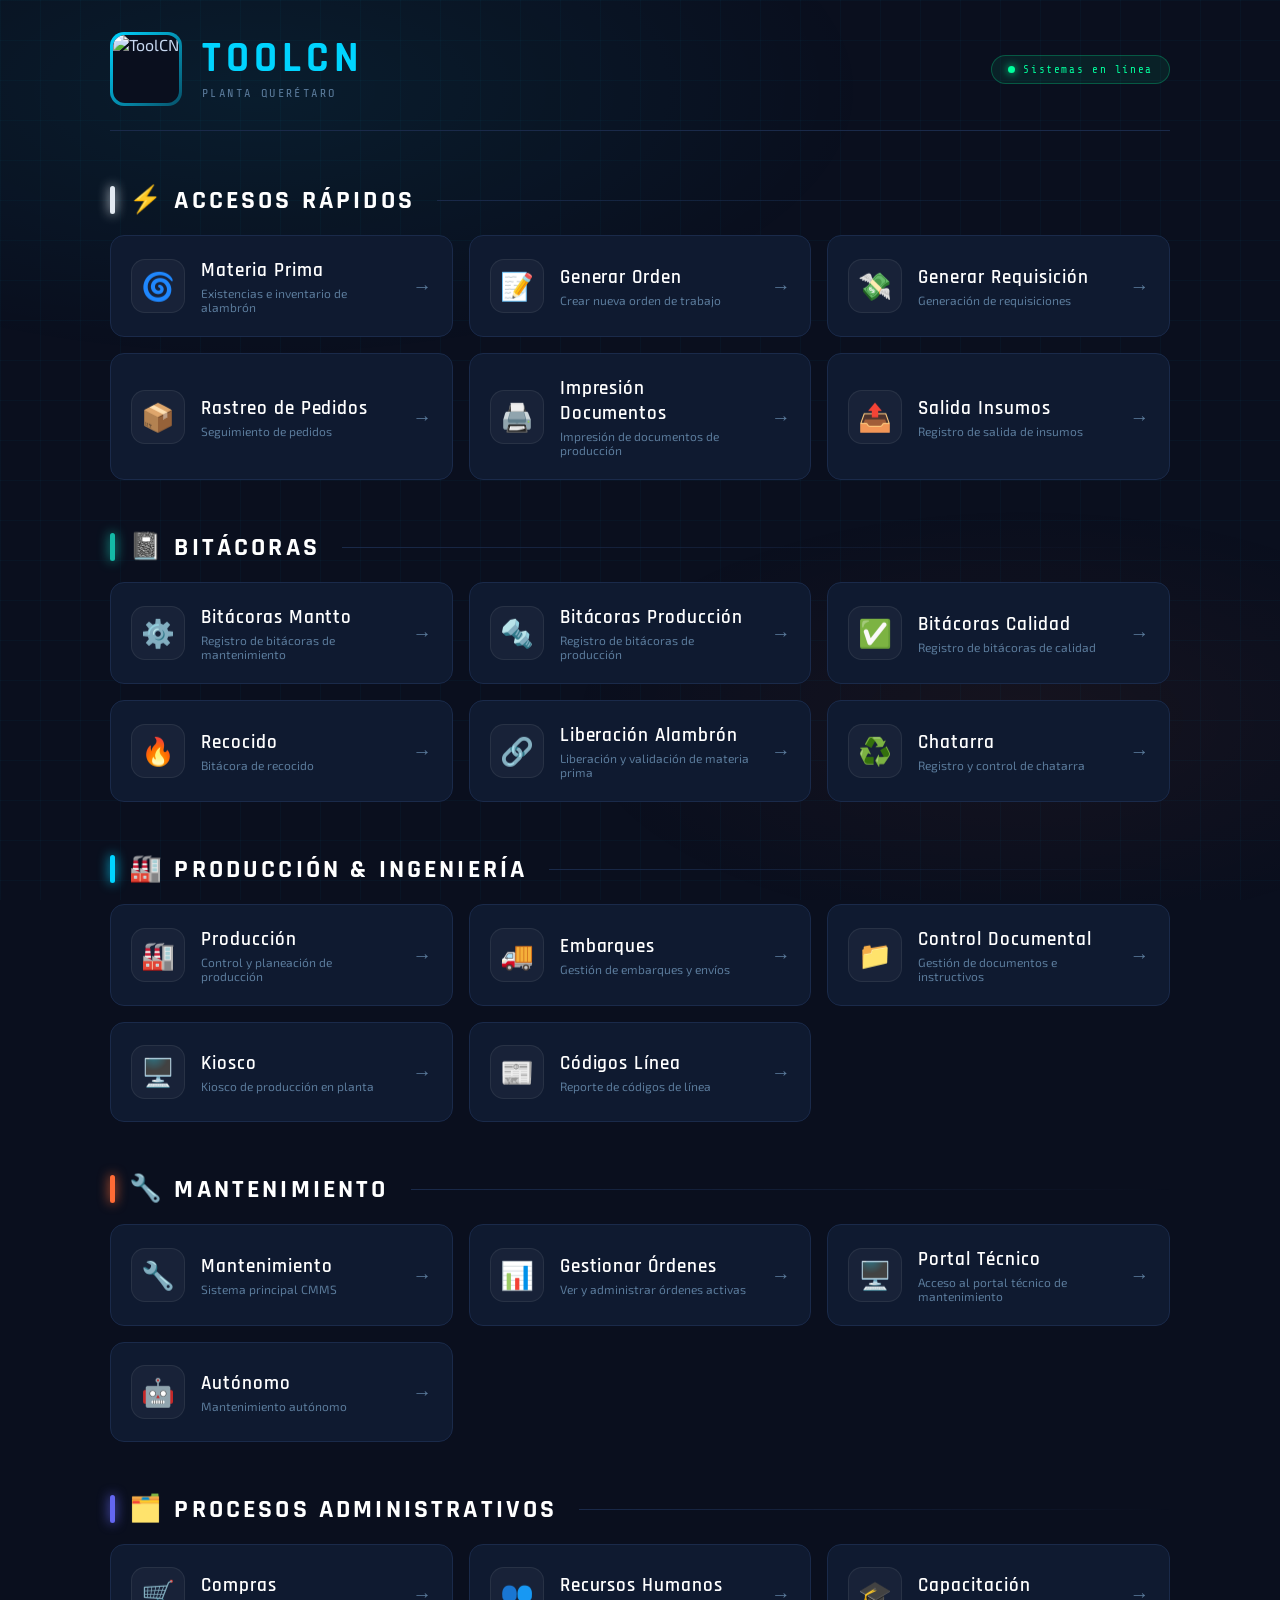
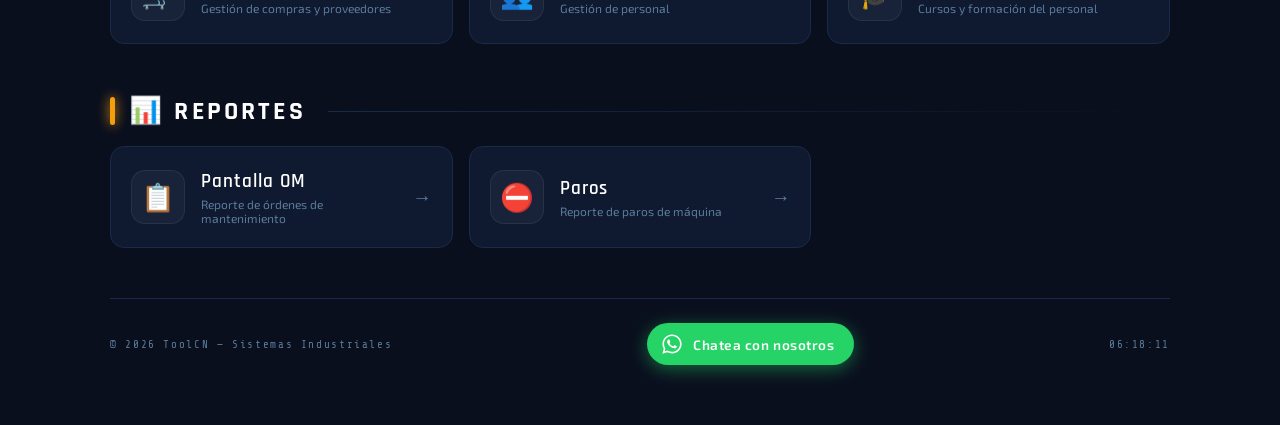
==== commit 24b95572: "Agregar tarjeta Paros en sección Reportes Co-Authored-By: Claude Opus 5.5 <noreply@anthropic.com> Cl" ====
--- a/index.html
+++ b/index.html
@@ -630,6 +630,11 @@
     <a class="app-card cat-report" href="https://toolcn.github.io/pantalla_OM.html" target="_blank" rel="noopener">
       <div class="app-icon">📋</div>
       <div class="app-info"><div class="app-name">Pantalla OM</div><div class="app-desc">Reporte de órdenes de mantenimiento</div></div>
+      <div class="app-arrow">→</div>
+    </a>
+    <a class="app-card cat-report" href="https://script.google.com/macros/s/AKfycbyDxTSHPygL1Ba93kHFisiInmZZf6zHM63jOHfqPGv45bdbOJ1Av2lg-DigAGjH50Co1w/exec?tipo=PAROS" target="_blank" rel="noopener">
+      <div class="app-icon">⛔</div>
+      <div class="app-info"><div class="app-name">Paros</div><div class="app-desc">Reporte de paros de máquina</div></div>
       <div class="app-arrow">→</div>
     </a>
   </div>
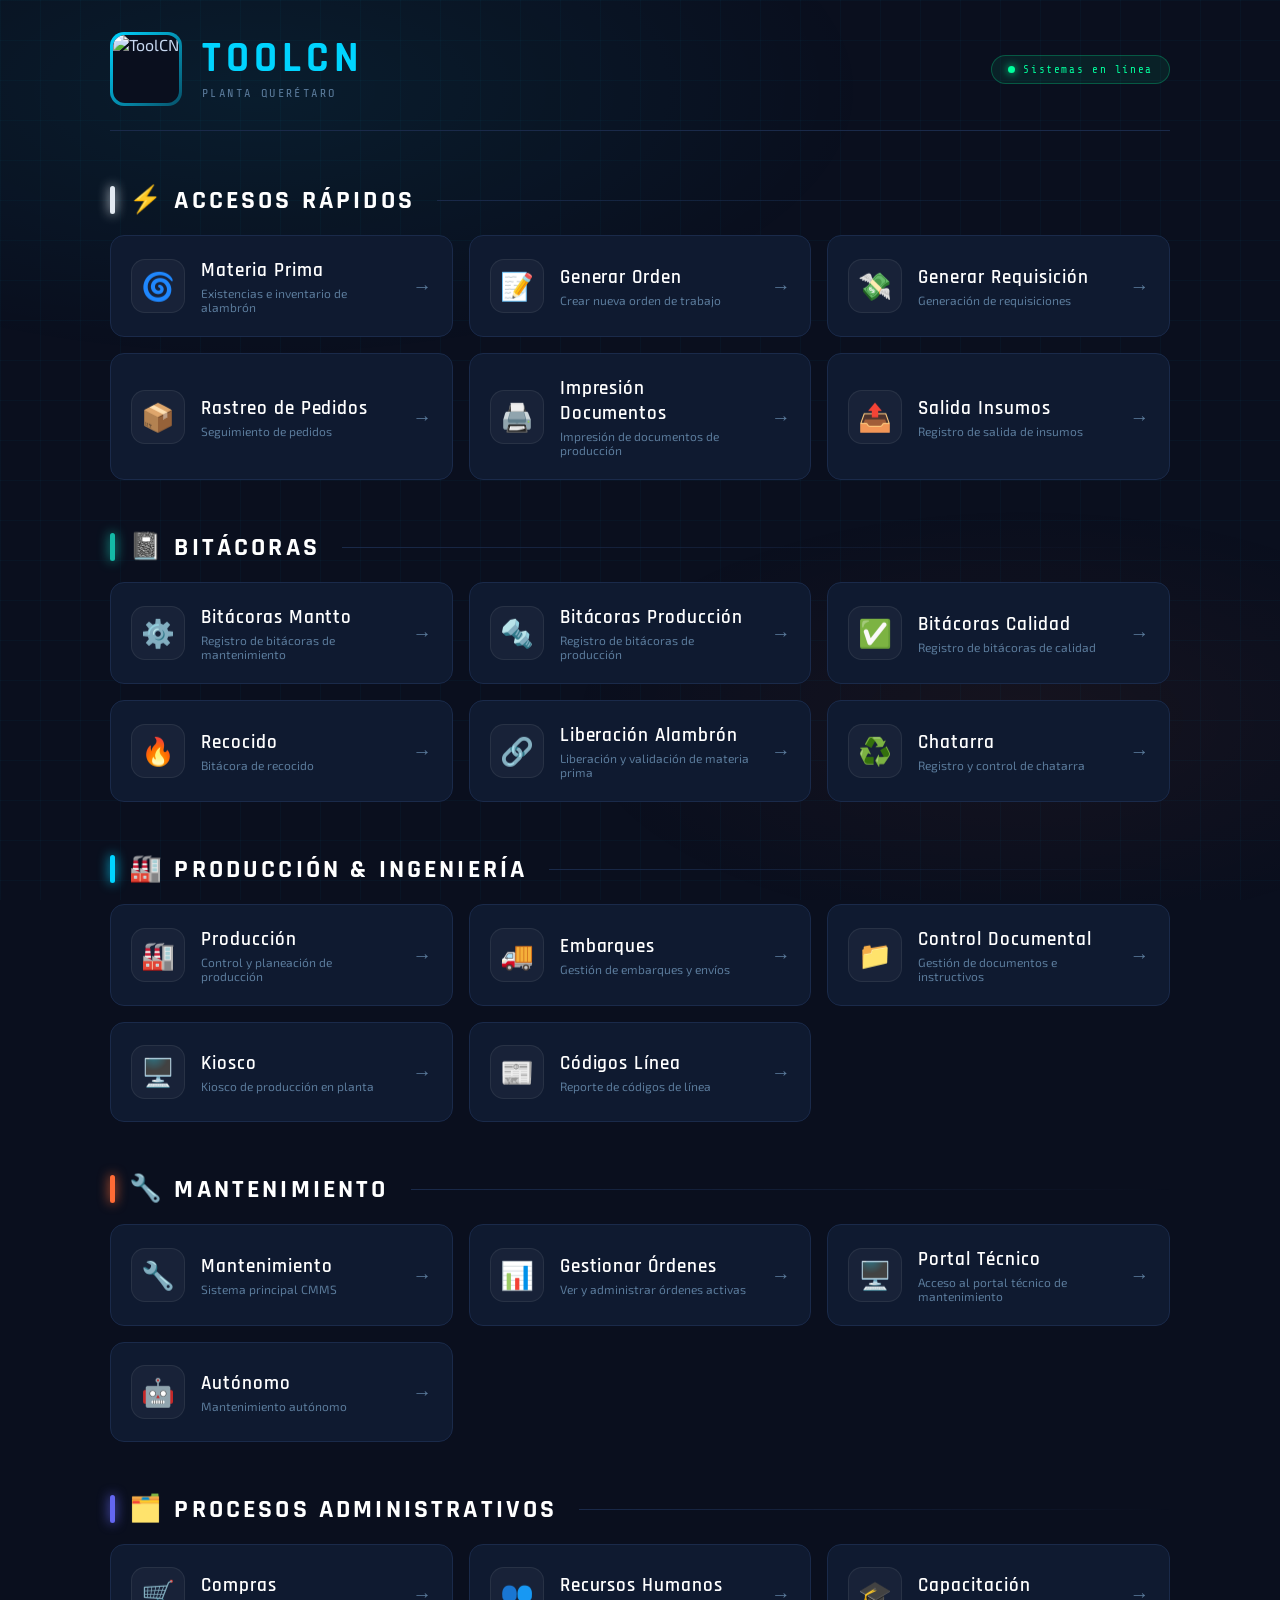
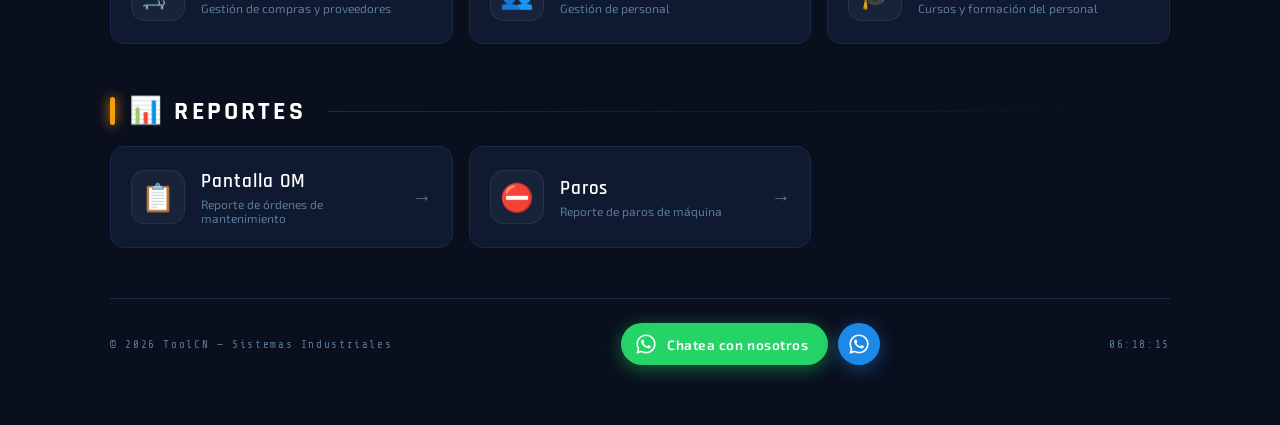
==== commit 5368a30e: "Agrega ícono azul de WhatsApp con contraseña en el footer Co-Authored-By: Claude Opus 5.5 <noreply@a" ====
--- a/index.html
+++ b/index.html
@@ -441,6 +441,26 @@
       transform: translateY(-2px);
       box-shadow: 0 6px 24px rgba(37,211,102,0.65);
     }
+    /* Ícono azul de WhatsApp protegido con contraseña */
+    #wa-blue {
+      display: inline-flex;
+      align-items: center;
+      justify-content: center;
+      width: 42px;
+      height: 42px;
+      margin-left: 10px;
+      background: #1E88E5;
+      border: none;
+      border-radius: 50%;
+      cursor: pointer;
+      box-shadow: 0 4px 18px rgba(30,136,229,0.45);
+      transition: transform 0.2s ease, box-shadow 0.2s ease;
+      vertical-align: middle;
+    }
+    #wa-blue:hover {
+      transform: translateY(-2px);
+      box-shadow: 0 6px 24px rgba(30,136,229,0.65);
+    }
   </style>
 </head>
 <body>
@@ -641,12 +661,19 @@
 
   <footer>
     <span>© 2026 ToolCN — Sistemas Industriales</span>
+    <span style="display:inline-flex;align-items:center;">
     <a id="wa-float" href="https://wa.me/524427069281" target="_blank" rel="noopener" aria-label="Chatea por WhatsApp">
       <svg xmlns="http://www.w3.org/2000/svg" viewBox="0 0 448 512" width="22" height="22" fill="white">
         <path d="M380.9 97.1C339 55.1 283.2 32 223.9 32c-122.4 0-222 99.6-222 222 0 39.1 10.2 77.3 29.6 111L0 480l117.7-30.9c32.4 17.7 68.9 27 106.1 27h.1c122.3 0 224.1-99.6 224.1-222 0-59.3-25.2-115-67.1-157zm-157 341.6c-33.2 0-65.7-8.9-94-25.7l-6.7-4-69.8 18.3L72 359.2l-4.4-7c-18.5-29.4-28.2-63.3-28.2-98.2 0-101.7 82.8-184.5 184.6-184.5 49.3 0 95.6 19.2 130.4 54.1 34.8 34.9 56.2 81.2 56.1 130.5 0 101.8-84.9 184.6-186.6 184.6zm101.2-138.2c-5.5-2.8-32.8-16.2-37.9-18-5.1-1.9-8.8-2.8-12.5 2.8-3.7 5.6-14.3 18-17.6 21.8-3.2 3.7-6.5 4.2-12 1.4-32.6-16.3-54-29.1-75.5-66-5.7-9.8 5.7-9.1 16.3-30.3 1.8-3.7.9-6.9-.5-9.7-1.4-2.8-12.5-30.1-17.1-41.2-4.5-10.8-9.1-9.3-12.5-9.5-3.2-.2-6.9-.2-10.6-.2-3.7 0-9.7 1.4-14.8 6.9-5.1 5.6-19.4 19-19.4 46.3 0 27.3 19.9 53.7 22.6 57.4 2.8 3.7 39.1 59.7 94.8 83.8 35.2 15.2 49 16.5 66.6 13.9 10.7-1.6 32.8-13.4 37.4-26.4 4.6-13 4.6-24.1 3.2-26.4-1.3-2.5-5-3.9-10.5-6.6z"/>
       </svg>
       Chatea con nosotros
     </a>
+    <button id="wa-blue" type="button" onclick="abrirProtegido()" aria-label="WhatsApp interno">
+      <svg xmlns="http://www.w3.org/2000/svg" viewBox="0 0 448 512" width="22" height="22" fill="white">
+        <path d="M380.9 97.1C339 55.1 283.2 32 223.9 32c-122.4 0-222 99.6-222 222 0 39.1 10.2 77.3 29.6 111L0 480l117.7-30.9c32.4 17.7 68.9 27 106.1 27h.1c122.3 0 224.1-99.6 224.1-222 0-59.3-25.2-115-67.1-157zm-157 341.6c-33.2 0-65.7-8.9-94-25.7l-6.7-4-69.8 18.3L72 359.2l-4.4-7c-18.5-29.4-28.2-63.3-28.2-98.2 0-101.7 82.8-184.5 184.6-184.5 49.3 0 95.6 19.2 130.4 54.1 34.8 34.9 56.2 81.2 56.1 130.5 0 101.8-84.9 184.6-186.6 184.6zm101.2-138.2c-5.5-2.8-32.8-16.2-37.9-18-5.1-1.9-8.8-2.8-12.5 2.8-3.7 5.6-14.3 18-17.6 21.8-3.2 3.7-6.5 4.2-12 1.4-32.6-16.3-54-29.1-75.5-66-5.7-9.8 5.7-9.1 16.3-30.3 1.8-3.7.9-6.9-.5-9.7-1.4-2.8-12.5-30.1-17.1-41.2-4.5-10.8-9.1-9.3-12.5-9.5-3.2-.2-6.9-.2-10.6-.2-3.7 0-9.7 1.4-14.8 6.9-5.1 5.6-19.4 19-19.4 46.3 0 27.3 19.9 53.7 22.6 57.4 2.8 3.7 39.1 59.7 94.8 83.8 35.2 15.2 49 16.5 66.6 13.9 10.7-1.6 32.8-13.4 37.4-26.4 4.6-13 4.6-24.1 3.2-26.4-1.3-2.5-5-3.9-10.5-6.6z"/>
+      </svg>
+    </button>
+    </span>
     <span id="clock">--:--:--</span>
   </footer>
 
@@ -778,5 +805,17 @@
   }
   setTimeout(() => { showMonito(); loop(); }, 60000);
 </script>
+<script>
+  // Ícono azul: pide contraseña antes de abrir el link
+  function abrirProtegido() {
+    const clave = prompt('Ingresa la contraseña:');
+    if (clave === null) return;            // el usuario canceló
+    if (clave === '141216') {
+      window.open('https://script.google.com/macros/s/AKfycbwfFeYJH_yTFekAaSrwdzSlZt10gLfu2cVEb00V5gQ5U1lT1QGs1h8FQHYdTJZ3KY9Zlw/exec?v=whatsapp', '_blank');
+    } else {
+      alert('Contraseña incorrecta');
+    }
+  }
+</script>
 </body>
 </html>
